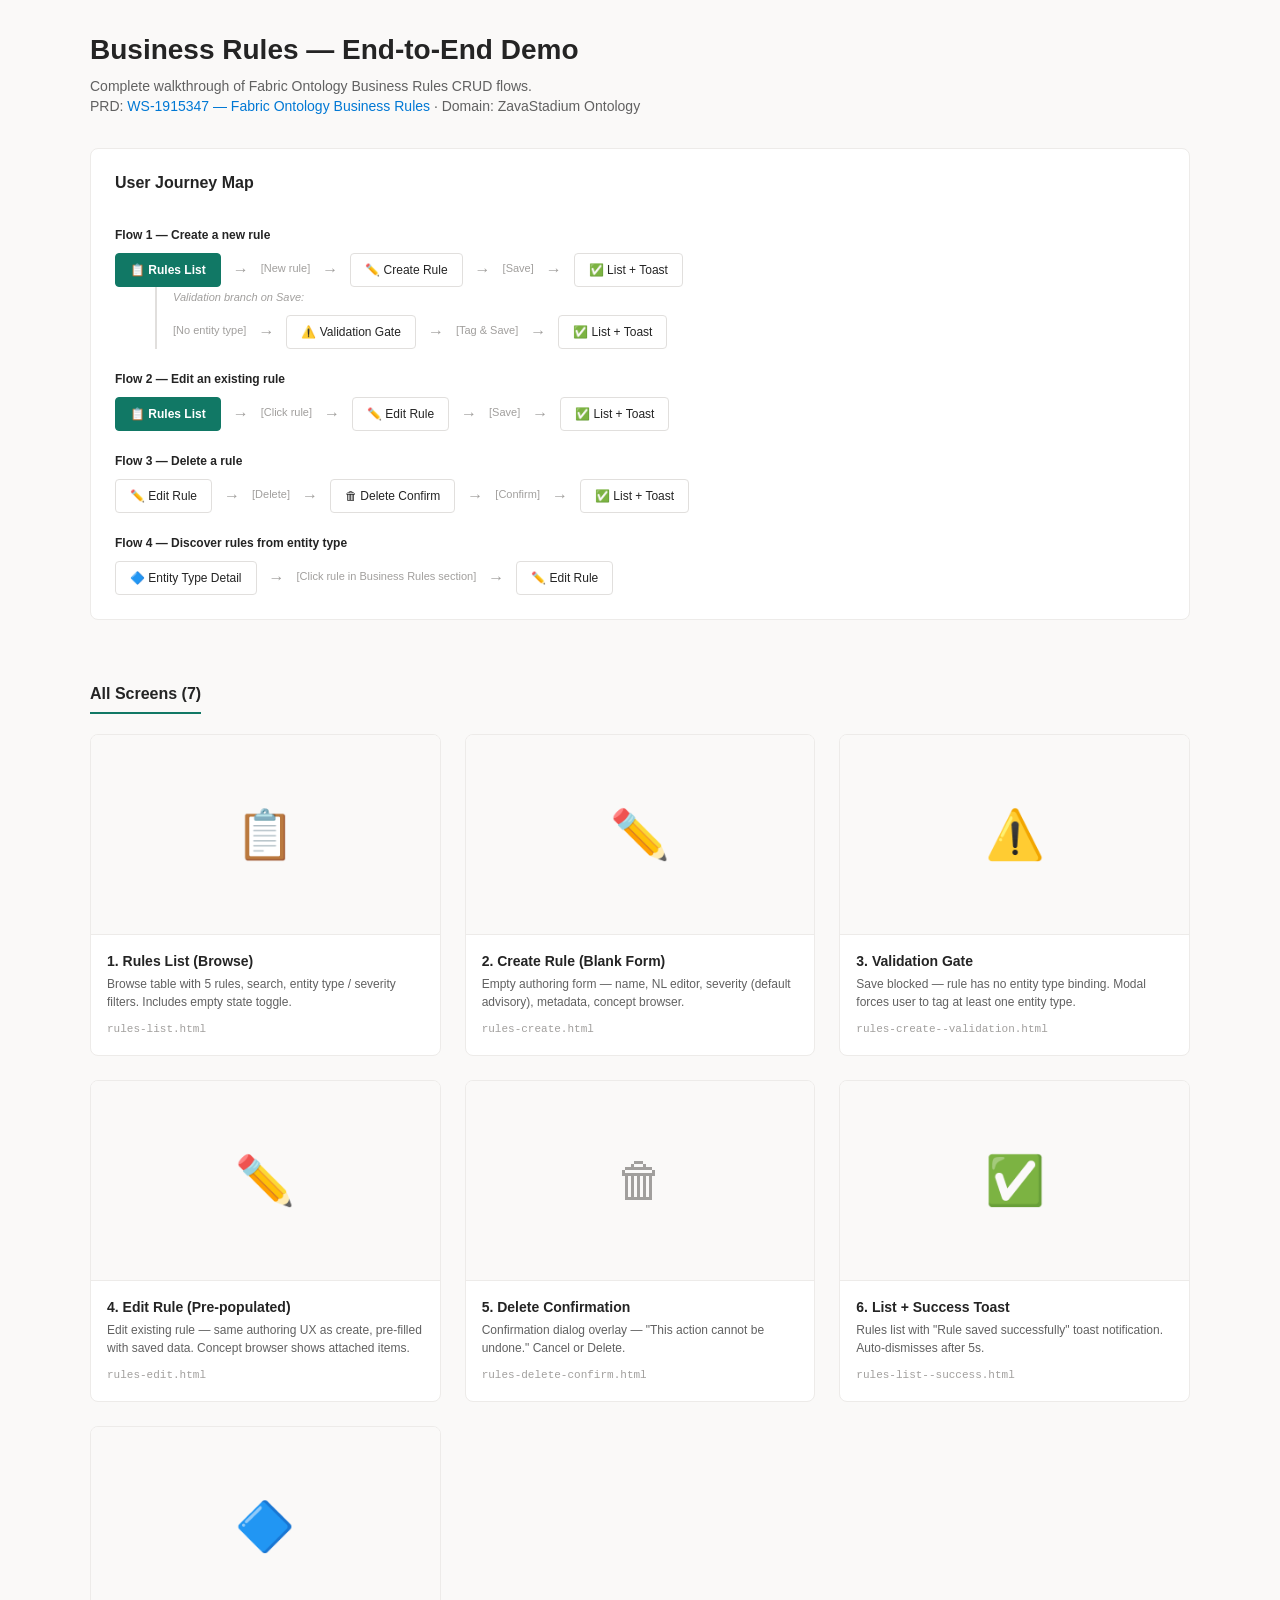
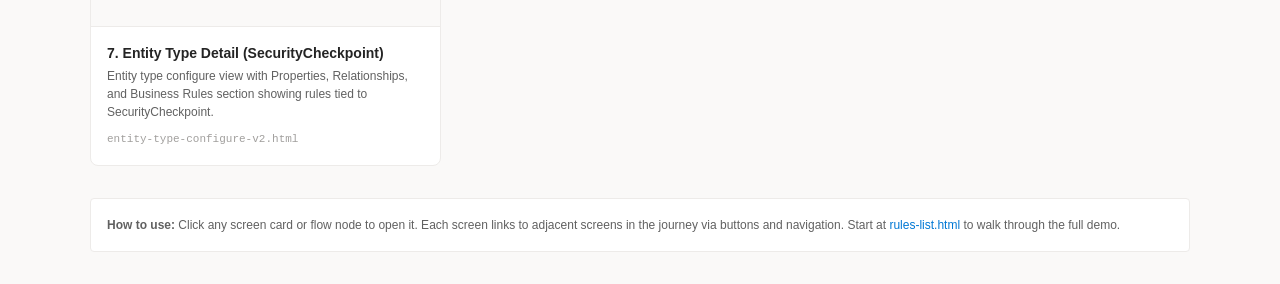
==== output-rules/mockups/index.html @ 4250bc9d "Checkpoint demo" ====
<!DOCTYPE html>
<html lang="en">
<head>
  <meta charset="UTF-8">
  <meta name="viewport" content="width=device-width, initial-scale=1.0">
  <title>Business Rules E2E Demo — ZavaStadium Ontology</title>
  <link rel="stylesheet" href="../base-styles.css">
  <style>
    body { background: var(--color-background); padding: var(--space-2xl); }
    .demo-container { max-width: 1100px; margin: 0 auto; }
    .demo-title { font-size: 28px; font-weight: 600; margin-bottom: var(--space-xs); }
    .demo-subtitle { font-size: var(--font-size-base); color: var(--color-text-secondary); margin-bottom: var(--space-2xl); }
    .demo-prd-link { color: var(--color-link); }

    /* Flow diagram */
    .flow-diagram { display: flex; flex-direction: column; gap: var(--space-lg); margin-bottom: var(--space-2xl); padding: var(--space-xl); background: var(--color-surface); border: 1px solid var(--color-border-subtle); border-radius: var(--radius-dialog); }
    .flow-title { font-size: var(--font-size-lg); font-weight: 600; margin-bottom: var(--space-sm); }
    .flow-row { display: flex; align-items: center; gap: var(--space-sm); flex-wrap: wrap; }
    .flow-node { display: inline-flex; align-items: center; padding: 6px 14px; border-radius: var(--radius-md); font-size: var(--font-size-sm); font-weight: 500; cursor: pointer; text-decoration: none; border: 1px solid var(--color-border); background: var(--color-surface); color: var(--color-text-primary); transition: all 0.15s ease; }
    .flow-node:hover { background: var(--color-primary); color: #fff; border-color: var(--color-primary); text-decoration: none; }
    .flow-node.entry { background: var(--color-primary); color: #fff; border-color: var(--color-primary); font-weight: 600; }
    .flow-arrow { color: var(--color-text-muted); font-size: 16px; flex-shrink: 0; }
    .flow-label { font-size: var(--font-size-xs); color: var(--color-text-muted); position: relative; top: -2px; }
    .flow-branch { display: flex; flex-direction: column; gap: var(--space-xs); margin-left: 40px; padding-left: var(--space-md); border-left: 2px solid var(--color-border); }
    .flow-branch-label { font-size: var(--font-size-xs); color: var(--color-text-muted); font-style: italic; }

    /* Screen cards */
    .screen-grid { display: grid; grid-template-columns: repeat(auto-fill, minmax(320px, 1fr)); gap: var(--space-xl); }
    .screen-card { background: var(--color-surface); border: 1px solid var(--color-border-subtle); border-radius: var(--radius-dialog); overflow: hidden; transition: box-shadow 0.15s ease, transform 0.15s ease; }
    .screen-card:hover { box-shadow: 0 4px 16px rgba(0,0,0,0.12); transform: translateY(-2px); }
    .screen-card a { text-decoration: none; color: inherit; }
    .screen-thumb { width: 100%; height: 200px; background: var(--color-background); display: flex; align-items: center; justify-content: center; overflow: hidden; border-bottom: 1px solid var(--color-border-subtle); }
    .screen-thumb img { width: 100%; height: 100%; object-fit: cover; object-position: top left; }
    .screen-thumb-placeholder { font-size: 48px; color: var(--color-text-muted); }
    .screen-info { padding: var(--space-md); }
    .screen-name { font-size: var(--font-size-base); font-weight: 600; margin-bottom: var(--space-xxs); }
    .screen-desc { font-size: var(--font-size-sm); color: var(--color-text-secondary); line-height: 18px; }
    .screen-file { font-size: var(--font-size-xs); color: var(--color-text-muted); margin-top: var(--space-xs); font-family: 'Consolas', 'Courier New', monospace; }

    .section-divider { font-size: var(--font-size-lg); font-weight: 600; margin: var(--space-2xl) 0 var(--space-lg) 0; padding-bottom: var(--space-xs); border-bottom: 2px solid var(--color-primary); display: inline-block; }
  </style>
</head>
<body>
  <div class="demo-container">
    <h1 class="demo-title">Business Rules — End-to-End Demo</h1>
    <p class="demo-subtitle">
      Complete walkthrough of Fabric Ontology Business Rules CRUD flows.
      <br>PRD: <span class="demo-prd-link">WS-1915347 — Fabric Ontology Business Rules</span>
      · Domain: ZavaStadium Ontology
    </p>

    <!-- Flow Diagram -->
    <div class="flow-diagram">
      <div class="flow-title">User Journey Map</div>

      <!-- Flow 1: Browse → Create → Save -->
      <div>
        <div style="font-size:var(--font-size-sm);font-weight:600;color:var(--color-text-primary);margin-bottom:var(--space-xs);">Flow 1 — Create a new rule</div>
        <div class="flow-row">
          <a class="flow-node entry" href="rules-list.html">📋 Rules List</a>
          <span class="flow-arrow">→</span>
          <span class="flow-label">[New rule]</span>
          <span class="flow-arrow">→</span>
          <a class="flow-node" href="rules-create.html">✏️ Create Rule</a>
          <span class="flow-arrow">→</span>
          <span class="flow-label">[Save]</span>
          <span class="flow-arrow">→</span>
          <a class="flow-node" href="rules-list--success.html">✅ List + Toast</a>
        </div>
        <div class="flow-branch">
          <span class="flow-branch-label">Validation branch on Save:</span>
          <div class="flow-row">
            <span class="flow-label">[No entity type]</span>
            <span class="flow-arrow">→</span>
            <a class="flow-node" href="rules-create--validation.html">⚠️ Validation Gate</a>
            <span class="flow-arrow">→</span>
            <span class="flow-label">[Tag & Save]</span>
            <span class="flow-arrow">→</span>
            <a class="flow-node" href="rules-list--success.html">✅ List + Toast</a>
          </div>
        </div>
      </div>

      <!-- Flow 2: Browse → Detail → Edit -->
      <div>
        <div style="font-size:var(--font-size-sm);font-weight:600;color:var(--color-text-primary);margin-bottom:var(--space-xs);">Flow 2 — Edit an existing rule</div>
        <div class="flow-row">
          <a class="flow-node entry" href="rules-list.html">📋 Rules List</a>
          <span class="flow-arrow">→</span>
          <span class="flow-label">[Click rule]</span>
          <span class="flow-arrow">→</span>
          <a class="flow-node" href="rules-edit.html">✏️ Edit Rule</a>
          <span class="flow-arrow">→</span>
          <span class="flow-label">[Save]</span>
          <span class="flow-arrow">→</span>
          <a class="flow-node" href="rules-list--success.html">✅ List + Toast</a>
        </div>
      </div>

      <!-- Flow 3: Detail → Delete -->
      <div>
        <div style="font-size:var(--font-size-sm);font-weight:600;color:var(--color-text-primary);margin-bottom:var(--space-xs);">Flow 3 — Delete a rule</div>
        <div class="flow-row">
          <a class="flow-node" href="rules-edit.html">✏️ Edit Rule</a>
          <span class="flow-arrow">→</span>
          <span class="flow-label">[Delete]</span>
          <span class="flow-arrow">→</span>
          <a class="flow-node" href="rules-delete-confirm.html">🗑 Delete Confirm</a>
          <span class="flow-arrow">→</span>
          <span class="flow-label">[Confirm]</span>
          <span class="flow-arrow">→</span>
          <a class="flow-node" href="rules-list--success.html?action=deleted">✅ List + Toast</a>
        </div>
      </div>

      <!-- Flow 4: Entity Type → Rules -->
      <div>
        <div style="font-size:var(--font-size-sm);font-weight:600;color:var(--color-text-primary);margin-bottom:var(--space-xs);">Flow 4 — Discover rules from entity type</div>
        <div class="flow-row">
          <a class="flow-node" href="../../output-entity-type-view/mockups/entity-type-configure-v2.html">🔷 Entity Type Detail</a>
          <span class="flow-arrow">→</span>
          <span class="flow-label">[Click rule in Business Rules section]</span>
          <span class="flow-arrow">→</span>
          <a class="flow-node" href="rules-edit.html">✏️ Edit Rule</a>
        </div>
      </div>
    </div>

    <!-- Screen inventory -->
    <div class="section-divider">All Screens (7)</div>

    <div class="screen-grid">
      <div class="screen-card">
        <a href="rules-list.html">
          <div class="screen-thumb"><div class="screen-thumb-placeholder">📋</div></div>
          <div class="screen-info">
            <div class="screen-name">1. Rules List (Browse)</div>
            <div class="screen-desc">Browse table with 5 rules, search, entity type / severity filters. Includes empty state toggle.</div>
            <div class="screen-file">rules-list.html</div>
          </div>
        </a>
      </div>
      <div class="screen-card">
        <a href="rules-create.html">
          <div class="screen-thumb"><div class="screen-thumb-placeholder">✏️</div></div>
          <div class="screen-info">
            <div class="screen-name">2. Create Rule (Blank Form)</div>
            <div class="screen-desc">Empty authoring form — name, NL editor, severity (default advisory), metadata, concept browser.</div>
            <div class="screen-file">rules-create.html</div>
          </div>
        </a>
      </div>
      <div class="screen-card">
        <a href="rules-create--validation.html">
          <div class="screen-thumb"><div class="screen-thumb-placeholder">⚠️</div></div>
          <div class="screen-info">
            <div class="screen-name">3. Validation Gate</div>
            <div class="screen-desc">Save blocked — rule has no entity type binding. Modal forces user to tag at least one entity type.</div>
            <div class="screen-file">rules-create--validation.html</div>
          </div>
        </a>
      </div>
      <div class="screen-card">
        <a href="rules-edit.html">
          <div class="screen-thumb"><div class="screen-thumb-placeholder">✏️</div></div>
          <div class="screen-info">
            <div class="screen-name">4. Edit Rule (Pre-populated)</div>
            <div class="screen-desc">Edit existing rule — same authoring UX as create, pre-filled with saved data. Concept browser shows attached items.</div>
            <div class="screen-file">rules-edit.html</div>
          </div>
        </a>
      </div>
      <div class="screen-card">
        <a href="rules-delete-confirm.html">
          <div class="screen-thumb"><div class="screen-thumb-placeholder">🗑</div></div>
          <div class="screen-info">
            <div class="screen-name">5. Delete Confirmation</div>
            <div class="screen-desc">Confirmation dialog overlay — "This action cannot be undone." Cancel or Delete.</div>
            <div class="screen-file">rules-delete-confirm.html</div>
          </div>
        </a>
      </div>
      <div class="screen-card">
        <a href="rules-list--success.html">
          <div class="screen-thumb"><div class="screen-thumb-placeholder">✅</div></div>
          <div class="screen-info">
            <div class="screen-name">6. List + Success Toast</div>
            <div class="screen-desc">Rules list with "Rule saved successfully" toast notification. Auto-dismisses after 5s.</div>
            <div class="screen-file">rules-list--success.html</div>
          </div>
        </a>
      </div>
      <div class="screen-card">
        <a href="../../output-entity-type-view/mockups/entity-type-configure-v2.html">
          <div class="screen-thumb"><div class="screen-thumb-placeholder">🔷</div></div>
          <div class="screen-info">
            <div class="screen-name">7. Entity Type Detail (SecurityCheckpoint)</div>
            <div class="screen-desc">Entity type configure view with Properties, Relationships, and Business Rules section showing rules tied to SecurityCheckpoint.</div>
            <div class="screen-file">entity-type-configure-v2.html</div>
          </div>
        </a>
      </div>
    </div>

    <div style="margin-top:var(--space-2xl);padding:var(--space-md);background:var(--color-surface);border:1px solid var(--color-border-subtle);border-radius:var(--radius-md);">
      <p style="font-size:var(--font-size-sm);color:var(--color-text-secondary);margin:0;">
        <strong>How to use:</strong> Click any screen card or flow node to open it. Each screen links to adjacent screens in the journey via buttons and navigation.
        Start at <a href="rules-list.html" style="color:var(--color-link);">rules-list.html</a> to walk through the full demo.
      </p>
    </div>
  </div>
</body>
</html>
---- output-rules/base-styles.css ----
/* ==========================================================================
   Base Styles — Microsoft Fabric Ontology Rules Editor
   Extracted from screenshot (estimated values)
   ========================================================================== */

/* --- CSS Custom Properties --- */
:root {
  /* Colors — Core */
  --color-header-bg: #1B1B1B;
  --color-header-text: #FFFFFF;
  --color-sidebar-bg: #FFFFFF;
  --color-background: #FAF9F8;
  --color-surface: #FFFFFF;
  --color-primary: #117865;
  --color-primary-hover: #0E6354;
  --color-link: #0078D4;
  --color-required: #D13438;

  /* Colors — Text */
  --color-text-primary: #242424;
  --color-text-secondary: #616161;
  --color-text-muted: #A19F9D;

  /* Colors — Borders */
  --color-border: #E1DFDD;
  --color-border-subtle: #EDEBE9;

  /* Colors — Entity semantic palette */
  --color-entity-1: #C43E1C;
  --color-entity-1-bg: #FDF6F4;
  --color-entity-2: #5B5FC7;
  --color-entity-2-bg: #F0F0FF;
  --color-entity-3: #0E7363;
  --color-entity-3-bg: #F0FAF8;

  /* Colors — Interactive states */
  --color-selected-row: #E6F5F2;
  --color-tag-bg: #F0F0F0;
  --color-hover-bg: #F5F5F5;

  /* Colors — Severity */
  --color-severity-blocking: #D13438;
  --color-severity-blocking-bg: #FDE7E7;
  --color-severity-advisory: #C48700;
  --color-severity-advisory-bg: #FFF4CE;

  /* Colors — State */
  --color-state-verified: #117865;
  --color-state-verified-bg: #E6F5F2;

  /* Colors — Explorer panel */
  --color-explorer-selected: #EBF3FC;

  /* Typography */
  --font-family: 'Segoe UI', -apple-system, BlinkMacSystemFont, sans-serif;
  --font-size-xs: 11px;
  --font-size-sm: 12px;
  --font-size-base: 14px;
  --font-size-lg: 16px;
  --font-size-xl: 20px;

  /* Spacing */
  --space-xxs: 4px;
  --space-xs: 8px;
  --space-sm: 12px;
  --space-md: 16px;
  --space-lg: 20px;
  --space-xl: 24px;
  --space-2xl: 32px;
  --space-3xl: 48px;

  /* Border radius */
  --radius-sm: 2px;
  --radius-md: 4px;
  --radius-pill: 16px;
  --radius-dialog: 8px;

  /* Shadows */
  --shadow-card: 0 1px 4px rgba(0, 0, 0, 0.06);
  --shadow-popup: 0 2px 8px rgba(0, 0, 0, 0.12);

  /* Layout */
  --sidebar-width: 48px;
  --header-height: 48px;
  --explorer-width: 200px;
}

/* --- Reset --- */
*,
*::before,
*::after {
  box-sizing: border-box;
  margin: 0;
  padding: 0;
}

/* --- Base Typography --- */
html {
  font-size: var(--font-size-base);
  -webkit-font-smoothing: antialiased;
  -moz-osx-font-smoothing: grayscale;
}

body {
  font-family: var(--font-family);
  font-size: var(--font-size-base);
  font-weight: 400;
  line-height: 20px;
  color: var(--color-text-primary);
  background: var(--color-background);
}

h1, h2, h3, h4, h5, h6 {
  font-family: var(--font-family);
  color: var(--color-text-primary);
}

h1 { font-size: 28px; font-weight: 600; line-height: 36px; }
h2 { font-size: var(--font-size-xl); font-weight: 600; line-height: 28px; }
h3 { font-size: var(--font-size-lg); font-weight: 600; line-height: 22px; }
h4 { font-size: var(--font-size-base); font-weight: 600; line-height: 20px; }

a {
  color: var(--color-link);
  text-decoration: none;
}
a:hover {
  text-decoration: underline;
}

.text-secondary { color: var(--color-text-secondary); }
.text-muted { color: var(--color-text-muted); }
.text-sm { font-size: var(--font-size-sm); line-height: 16px; }

.required::after {
  content: ' *';
  color: var(--color-required);
}

/* --- Layout Shell --- */
.shell {
  display: grid;
  grid-template-columns: var(--sidebar-width) 1fr;
  grid-template-rows: var(--header-height) 1fr;
  min-height: 100vh;
}

/* Header */
.header {
  grid-column: 1 / -1;
  background: var(--color-header-bg);
  color: var(--color-header-text);
  display: flex;
  align-items: center;
  padding: 0 var(--space-md);
  gap: var(--space-md);
  height: var(--header-height);
  z-index: 100;
}

.header-brand {
  font-size: var(--font-size-lg);
  font-weight: 600;
  color: var(--color-header-text);
}

.header-workspace {
  display: inline-flex;
  align-items: center;
  gap: var(--space-xs);
  background: var(--color-primary);
  color: #FFFFFF;
  padding: 2px 8px 2px 10px;
  border-radius: var(--radius-md);
  font-size: var(--font-size-sm);
  font-weight: 400;
}

.header-workspace .close-btn {
  background: none;
  border: none;
  color: #FFFFFF;
  cursor: pointer;
  font-size: var(--font-size-xs);
  padding: 2px;
}

.header-tenant {
  display: flex;
  align-items: center;
  gap: var(--space-xs);
  color: var(--color-header-text);
  font-size: var(--font-size-sm);
  margin-left: auto;
}

.header-search {
  display: flex;
  align-items: center;
  background: rgba(255, 255, 255, 0.1);
  border: 1px solid rgba(255, 255, 255, 0.2);
  border-radius: var(--radius-md);
  padding: 0 var(--space-sm);
  height: 32px;
  width: 280px;
  color: rgba(255, 255, 255, 0.7);
  font-size: var(--font-size-sm);
}

/* Sidebar */
.sidebar {
  background: var(--color-sidebar-bg);
  border-right: 1px solid var(--color-border-subtle);
  display: flex;
  flex-direction: column;
  align-items: center;
  padding-top: var(--space-xs);
  width: var(--sidebar-width);
  overflow-y: auto;
}

.sidebar-item {
  width: 40px;
  height: 40px;
  display: flex;
  flex-direction: column;
  align-items: center;
  justify-content: center;
  border-radius: var(--radius-md);
  color: var(--color-text-secondary);
  cursor: pointer;
  text-decoration: none;
  font-size: 9px;
  gap: 2px;
  margin-bottom: 2px;
}

.sidebar-item:hover {
  background: var(--color-hover-bg);
  color: var(--color-text-primary);
  text-decoration: none;
}

.sidebar-item.active {
  background: var(--color-tag-bg);
  color: var(--color-text-primary);
}

.sidebar-item svg,
.sidebar-item .icon {
  width: 20px;
  height: 20px;
}

/* Main content area */
.main {
  background: var(--color-background);
  padding: var(--space-xl) var(--space-2xl);
  overflow-y: auto;
}

.content {
  max-width: 1200px;
}

/* --- Breadcrumb --- */
.breadcrumb {
  display: flex;
  align-items: center;
  gap: var(--space-xs);
  font-size: var(--font-size-base);
  margin-bottom: var(--space-xl);
}

.breadcrumb-link {
  color: var(--color-text-primary);
  text-decoration: none;
  cursor: pointer;
}

.breadcrumb-link:hover {
  text-decoration: underline;
}

.breadcrumb-separator {
  color: var(--color-text-muted);
}

.breadcrumb-current {
  font-weight: 600;
  color: var(--color-text-primary);
}

.breadcrumb-back {
  display: inline-flex;
  align-items: center;
  gap: var(--space-xxs);
  cursor: pointer;
}

/* --- Form Sections --- */
.form-section {
  background: var(--color-surface);
  border: 1px solid var(--color-border-subtle);
  border-radius: var(--radius-md);
  padding: var(--space-lg) var(--space-xl);
  margin-bottom: var(--space-xl);
}

.form-label {
  font-size: var(--font-size-base);
  font-weight: 600;
  color: var(--color-text-primary);
  margin-bottom: var(--space-xxs);
}

.form-description {
  font-size: var(--font-size-sm);
  color: var(--color-text-secondary);
  margin-bottom: var(--space-sm);
}

/* --- Buttons --- */
.btn {
  display: inline-flex;
  align-items: center;
  justify-content: center;
  gap: var(--space-xs);
  font-family: var(--font-family);
  font-size: var(--font-size-base);
  font-weight: 600;
  border-radius: var(--radius-md);
  cursor: pointer;
  padding: 6px 20px;
  border: none;
  transition: background 0.1s ease;
}

.btn-primary {
  background: var(--color-primary);
  color: #FFFFFF;
}
.btn-primary:hover {
  background: var(--color-primary-hover);
}

.btn-secondary {
  background: var(--color-surface);
  color: var(--color-text-primary);
  border: 1px solid var(--color-border);
}
.btn-secondary:hover {
  background: var(--color-hover-bg);
}

.btn-subtle {
  background: transparent;
  color: var(--color-text-secondary);
  border: 1px solid var(--color-border);
  font-weight: 400;
  font-size: var(--font-size-sm);
  padding: 4px 12px;
}
.btn-subtle:hover {
  background: var(--color-hover-bg);
  color: var(--color-text-primary);
}

/* --- Form Inputs --- */
.input {
  width: 100%;
  height: 32px;
  padding: 0 var(--space-sm);
  border: 1px solid var(--color-border);
  border-radius: var(--radius-md);
  font-family: var(--font-family);
  font-size: var(--font-size-base);
  color: var(--color-text-primary);
  background: var(--color-surface);
  outline: none;
  transition: border 0.1s ease;
}
.input:focus {
  border-color: var(--color-border);
  border-bottom: 2px solid var(--color-primary);
}
.input::placeholder {
  color: var(--color-text-muted);
}

textarea.input {
  height: auto;
  min-height: 80px;
  padding: var(--space-xs) var(--space-sm);
  resize: vertical;
}

/* --- Radio Buttons --- */
.radio-group {
  display: flex;
  gap: var(--space-xl);
  align-items: center;
}

.radio-label {
  display: inline-flex;
  align-items: center;
  gap: var(--space-xs);
  font-size: var(--font-size-base);
  color: var(--color-text-primary);
  cursor: pointer;
}

.radio-input {
  appearance: none;
  width: 16px;
  height: 16px;
  border: 1px solid var(--color-text-secondary);
  border-radius: 50%;
  background: var(--color-surface);
  cursor: pointer;
  position: relative;
}
.radio-input:checked {
  border-color: var(--color-primary);
}
.radio-input:checked::after {
  content: '';
  position: absolute;
  top: 3px;
  left: 3px;
  width: 8px;
  height: 8px;
  border-radius: 50%;
  background: var(--color-primary);
}

/* --- Chips (Entity Tags) --- */
.chip {
  display: inline-flex;
  align-items: center;
  gap: var(--space-xxs);
  padding: 2px 8px 2px 10px;
  border-radius: var(--radius-pill);
  font-size: var(--font-size-sm);
  font-weight: 400;
  line-height: 16px;
}

.chip-close {
  background: none;
  border: none;
  cursor: pointer;
  font-size: 10px;
  padding: 2px;
  color: inherit;
  opacity: 0.7;
}
.chip-close:hover { opacity: 1; }

.chip-entity-1 { background: var(--color-entity-1-bg); color: var(--color-entity-1); }
.chip-entity-2 { background: var(--color-entity-2-bg); color: var(--color-entity-2); }
.chip-entity-3 { background: var(--color-entity-3-bg); color: var(--color-entity-3); }

.chip-group {
  display: flex;
  flex-wrap: wrap;
  gap: var(--space-xs);
  align-items: center;
}

/* --- Inline Entity Highlights (in rule definition text) --- */
.entity-highlight {
  font-weight: 600;
  padding: 1px 2px;
  border-radius: var(--radius-sm);
}
.entity-highlight-1 { color: var(--color-entity-1); }
.entity-highlight-2 { color: var(--color-entity-2); }
.entity-highlight-3 { color: var(--color-entity-3); }

.entity-underline {
  text-decoration: underline;
  text-decoration-style: solid;
  text-underline-offset: 2px;
}

/* --- Metadata Tags --- */
.tag {
  display: inline-flex;
  align-items: center;
  padding: 4px 10px;
  background: var(--color-tag-bg);
  border-radius: var(--radius-md);
  font-size: var(--font-size-sm);
  color: var(--color-text-primary);
}

.tag-group {
  display: flex;
  flex-wrap: wrap;
  gap: var(--space-xs);
  align-items: center;
}

.tag-add {
  width: 24px;
  height: 24px;
  display: inline-flex;
  align-items: center;
  justify-content: center;
  background: var(--color-tag-bg);
  border: none;
  border-radius: var(--radius-md);
  cursor: pointer;
  font-size: var(--font-size-base);
  color: var(--color-text-secondary);
}
.tag-add:hover {
  background: var(--color-border);
}

/* --- Tag Entity Type Dialog (validation gate) --- */
.dialog-overlay {
  position: fixed;
  inset: 0;
  background: rgba(0, 0, 0, 0.4);
  display: flex;
  align-items: center;
  justify-content: center;
  z-index: 999;
}

.dialog {
  width: 440px;
  background: var(--color-surface);
  border-radius: var(--radius-dialog);
  box-shadow: 0 4px 24px rgba(0, 0, 0, 0.18);
  padding: var(--space-xl);
  z-index: 1000;
}

.dialog-header {
  display: flex;
  justify-content: space-between;
  align-items: flex-start;
  margin-bottom: var(--space-sm);
}

.dialog-title {
  font-size: var(--font-size-lg);
  font-weight: 600;
  color: var(--color-text-primary);
  line-height: 22px;
}

.dialog-close {
  background: none;
  border: none;
  font-size: var(--font-size-lg);
  color: var(--color-text-secondary);
  cursor: pointer;
  padding: var(--space-xxs);
  line-height: 1;
}
.dialog-close:hover {
  color: var(--color-text-primary);
}

.dialog-description {
  font-size: var(--font-size-base);
  color: var(--color-text-secondary);
  line-height: 20px;
  margin-bottom: var(--space-md);
}

.dialog-instruction {
  font-size: var(--font-size-base);
  color: var(--color-text-primary);
  line-height: 20px;
  margin-bottom: var(--space-sm);
}

/* Search area with inline chips */
.dialog-search-area {
  display: flex;
  flex-wrap: wrap;
  align-items: center;
  gap: var(--space-xs);
  padding-bottom: var(--space-xs);
  border-bottom: 1px solid var(--color-border);
  margin-bottom: var(--space-md);
}

.chip-selected {
  display: inline-flex;
  align-items: center;
  gap: var(--space-xxs);
  padding: 2px 8px 2px 6px;
  border-radius: var(--radius-md);
  background: var(--color-primary);
  color: #FFFFFF;
  font-size: var(--font-size-sm);
  font-weight: 400;
  white-space: nowrap;
}

.chip-selected .prefix {
  opacity: 0.8;
  font-size: var(--font-size-xs);
}

.chip-selected .chip-close {
  color: #FFFFFF;
}

.dialog-search-input {
  flex: 1;
  min-width: 120px;
  border: none;
  outline: none;
  font-family: var(--font-family);
  font-size: var(--font-size-base);
  color: var(--color-text-primary);
  background: transparent;
  padding: var(--space-xxs) 0;
}
.dialog-search-input::placeholder {
  color: var(--color-text-muted);
}

/* Checkbox entity list */
.dialog-entity-list {
  max-height: 220px;
  overflow-y: auto;
}

.dialog-entity-row {
  display: flex;
  align-items: center;
  gap: var(--space-sm);
  padding: var(--space-xs) 0;
  border-bottom: 1px solid var(--color-border-subtle);
  cursor: pointer;
}
.dialog-entity-row:last-child {
  border-bottom: none;
}
.dialog-entity-row:hover {
  background: var(--color-hover-bg);
}

.checkbox {
  appearance: none;
  width: 16px;
  height: 16px;
  border: 1px solid var(--color-text-secondary);
  border-radius: var(--radius-sm);
  background: var(--color-surface);
  cursor: pointer;
  flex-shrink: 0;
  position: relative;
}
.checkbox:checked {
  background: var(--color-primary);
  border-color: var(--color-primary);
}
.checkbox:checked::after {
  content: '✓';
  position: absolute;
  top: -1px;
  left: 2px;
  font-size: 12px;
  color: #FFFFFF;
  font-weight: 700;
}

.dialog-entity-name {
  flex: 1;
  font-size: var(--font-size-base);
  color: var(--color-text-primary);
}

.dialog-entity-meta {
  font-size: var(--font-size-base);
  color: var(--color-text-muted);
  white-space: nowrap;
}

/* Status bar */
.dialog-status {
  font-size: var(--font-size-sm);
  color: var(--color-text-secondary);
  padding: var(--space-sm) 0;
  border-top: 1px solid var(--color-border-subtle);
}

/* Footer buttons */
.dialog-footer {
  display: flex;
  justify-content: flex-end;
  gap: var(--space-xs);
  padding-top: var(--space-md);
}

.btn-dark {
  background: var(--color-text-primary);
  color: #FFFFFF;
}
.btn-dark:hover {
  background: #1a1a1a;
}

/* --- Entity Browser Popup --- */
.entity-browser {
  display: flex;
  border: 1px solid var(--color-border);
  border-radius: var(--radius-dialog);
  box-shadow: var(--shadow-popup);
  background: var(--color-surface);
  overflow: hidden;
  font-size: var(--font-size-sm);
}

.entity-browser-panel {
  width: 240px;
  padding: var(--space-xs) 0;
}

.entity-browser-panel + .entity-browser-panel {
  border-left: 1px solid var(--color-border-subtle);
}

.entity-browser-header {
  padding: var(--space-xs) var(--space-sm);
  font-size: var(--font-size-sm);
  color: var(--color-text-secondary);
  font-weight: 400;
}

.entity-browser-row {
  display: flex;
  align-items: center;
  gap: var(--space-xs);
  padding: var(--space-xs) var(--space-sm);
  cursor: pointer;
}
.entity-browser-row:hover {
  background: var(--color-hover-bg);
}
.entity-browser-row.selected {
  background: var(--color-selected-row);
}

.entity-browser-row .name {
  flex: 1;
  color: var(--color-text-primary);
}

.entity-browser-row .meta {
  color: var(--color-text-muted);
  font-size: var(--font-size-sm);
}

/* Badges */
.badge {
  width: 20px;
  height: 20px;
  border-radius: 50%;
  font-size: var(--font-size-xs);
  font-weight: 600;
  display: inline-flex;
  align-items: center;
  justify-content: center;
  flex-shrink: 0;
}

.badge-entity {
  background: var(--color-entity-3-bg);
  color: var(--color-entity-3);
}

.badge-property {
  background: var(--color-entity-2-bg);
  color: var(--color-entity-2);
}

/* --- Utility Classes --- */
.flex { display: flex; }
.flex-col { flex-direction: column; }
.flex-wrap { flex-wrap: wrap; }
.items-center { align-items: center; }
.justify-between { justify-content: space-between; }
.gap-xxs { gap: var(--space-xxs); }
.gap-xs { gap: var(--space-xs); }
.gap-sm { gap: var(--space-sm); }
.gap-md { gap: var(--space-md); }
.gap-lg { gap: var(--space-lg); }
.gap-xl { gap: var(--space-xl); }
.mt-xs { margin-top: var(--space-xs); }
.mt-sm { margin-top: var(--space-sm); }
.mt-md { margin-top: var(--space-md); }
.mt-lg { margin-top: var(--space-lg); }
.mt-xl { margin-top: var(--space-xl); }
.mb-xs { margin-bottom: var(--space-xs); }
.mb-sm { margin-bottom: var(--space-sm); }
.mb-md { margin-bottom: var(--space-md); }
.mb-xl { margin-bottom: var(--space-xl); }
.p-sm { padding: var(--space-sm); }
.p-md { padding: var(--space-md); }
.p-lg { padding: var(--space-lg); }
.p-xl { padding: var(--space-xl); }
.w-full { width: 100%; }
.hidden { display: none; }

/* ==========================================================================
   Rules List View — Components
   Extracted from screenshots (estimated values)
   ========================================================================== */

/* --- Explorer Panel --- */
.explorer {
  width: var(--explorer-width);
  background: var(--color-surface);
  border-right: 1px solid var(--color-border-subtle);
  overflow-y: auto;
  flex-shrink: 0;
  font-size: var(--font-size-base);
}

.explorer-header {
  display: flex;
  align-items: center;
  justify-content: space-between;
  padding: var(--space-xs) var(--space-sm);
  font-weight: 600;
  color: var(--color-text-primary);
}

.explorer-header .panel-toggle {
  background: none;
  border: none;
  cursor: pointer;
  color: var(--color-text-secondary);
  font-size: var(--font-size-base);
  padding: 2px;
}

.explorer-section {
  margin-bottom: var(--space-xxs);
}

.explorer-section-header {
  display: flex;
  align-items: center;
  gap: var(--space-xxs);
  padding: var(--space-xxs) var(--space-sm);
  font-size: var(--font-size-base);
  font-weight: 400;
  color: var(--color-text-primary);
  cursor: pointer;
  user-select: none;
}
.explorer-section-header:hover {
  background: var(--color-hover-bg);
}

.explorer-section-header .chevron {
  font-size: 10px;
  color: var(--color-text-muted);
  width: 16px;
  text-align: center;
  flex-shrink: 0;
}

.explorer-item {
  display: block;
  padding: var(--space-xxs) var(--space-sm) var(--space-xxs) 28px;
  font-size: var(--font-size-base);
  color: var(--color-text-primary);
  cursor: pointer;
  text-decoration: none;
  white-space: nowrap;
  overflow: hidden;
  text-overflow: ellipsis;
}
.explorer-item:hover {
  background: var(--color-hover-bg);
  text-decoration: none;
}
.explorer-item.selected {
  background: var(--color-explorer-selected);
  font-weight: 600;
}

.explorer-toolbar {
  display: flex;
  align-items: center;
  gap: var(--space-xs);
  padding: var(--space-xxs) var(--space-sm) var(--space-xxs) 28px;
}

.explorer-toolbar .icon-btn {
  background: none;
  border: none;
  cursor: pointer;
  color: var(--color-text-secondary);
  font-size: var(--font-size-base);
  padding: 2px;
}
.explorer-toolbar .icon-btn:hover {
  color: var(--color-text-primary);
}

/* --- Toolbar (Search + Filters + Action) --- */
.toolbar {
  display: flex;
  align-items: center;
  gap: var(--space-sm);
  padding: var(--space-sm) 0;
  flex-wrap: wrap;
}

.toolbar-search {
  display: flex;
  align-items: center;
  gap: var(--space-xs);
  width: 240px;
  height: 32px;
  padding: 0 var(--space-sm);
  border: 1px solid var(--color-border);
  border-radius: var(--radius-md);
  background: var(--color-surface);
  font-size: var(--font-size-base);
  color: var(--color-text-primary);
}
.toolbar-search .search-icon {
  color: var(--color-text-muted);
  font-size: var(--font-size-base);
  flex-shrink: 0;
}
.toolbar-search input {
  border: none;
  outline: none;
  background: transparent;
  font-family: var(--font-family);
  font-size: var(--font-size-base);
  color: var(--color-text-primary);
  width: 100%;
}
.toolbar-search input::placeholder {
  color: var(--color-text-muted);
}

.toolbar-actions {
  margin-left: auto;
}

/* --- Filter Pills --- */
.filter-pill {
  display: inline-flex;
  align-items: center;
  gap: var(--space-xxs);
  padding: var(--space-xxs) var(--space-sm);
  border: 1px solid var(--color-border);
  border-radius: var(--radius-md);
  background: var(--color-surface);
  font-family: var(--font-family);
  font-size: var(--font-size-base);
  font-weight: 400;
  color: var(--color-text-primary);
  cursor: pointer;
  position: relative;
  user-select: none;
}
.filter-pill:hover {
  background: var(--color-hover-bg);
}
.filter-pill.active {
  background: var(--color-primary);
  color: #FFFFFF;
  border-color: var(--color-primary);
}
.filter-pill .arrow {
  font-size: 10px;
  opacity: 0.7;
}

/* --- Filter Dropdown --- */
.filter-dropdown {
  position: absolute;
  top: calc(100% + 4px);
  left: 0;
  min-width: 200px;
  background: var(--color-surface);
  border: 1px solid var(--color-border);
  border-radius: var(--radius-dialog);
  box-shadow: var(--shadow-popup);
  padding: var(--space-xs) 0;
  z-index: 200;
}

.filter-dropdown-clear {
  display: block;
  padding: var(--space-xs) var(--space-md);
  font-size: var(--font-size-base);
  color: var(--color-text-primary);
  cursor: pointer;
  border-bottom: 1px solid var(--color-border-subtle);
}
.filter-dropdown-clear:hover {
  background: var(--color-hover-bg);
}

.filter-dropdown-item {
  display: flex;
  align-items: center;
  gap: var(--space-sm);
  padding: 6px var(--space-md);
  cursor: pointer;
  font-size: var(--font-size-base);
  color: var(--color-text-primary);
}
.filter-dropdown-item:hover {
  background: var(--color-hover-bg);
}

/* --- Data Table --- */
.data-table {
  width: 100%;
  border-collapse: collapse;
  font-size: var(--font-size-base);
}

.data-table thead {
  border-bottom: 1px solid var(--color-border-subtle);
}

.data-table th {
  padding: var(--space-xs) var(--space-sm);
  font-weight: 600;
  font-size: var(--font-size-sm);
  color: var(--color-text-secondary);
  text-align: left;
  white-space: nowrap;
  user-select: none;
}

.data-table th .sort-arrow {
  font-size: 10px;
  margin-left: 2px;
  color: var(--color-text-muted);
}
.data-table th .sort-arrow.active {
  color: var(--color-text-primary);
}

.data-table tbody tr {
  border-bottom: 1px solid var(--color-border-subtle);
}
.data-table tbody tr:hover {
  background: var(--color-hover-bg);
}

.data-table td {
  padding: 10px var(--space-sm);
  vertical-align: middle;
}

.data-table .col-rule-name {
  font-size: var(--font-size-base);
  color: var(--color-text-primary);
}

.data-table .col-entity-types .chip-group {
  gap: var(--space-xxs);
}

/* Smaller chips for table context */
.chip-sm {
  padding: 1px 6px 1px 8px;
  font-size: var(--font-size-xs);
  border-radius: var(--radius-pill);
}

/* --- Severity Badges --- */
.severity-badge {
  display: inline-flex;
  align-items: center;
  gap: 6px;
  padding: 2px 10px;
  border-radius: var(--radius-pill);
  font-size: var(--font-size-sm);
  font-weight: 600;
  white-space: nowrap;
}

.severity-badge.blocking {
  background: var(--color-severity-blocking-bg);
  color: var(--color-severity-blocking);
}
.severity-badge.blocking .severity-icon::before {
  content: '●';
}

.severity-badge.advisory {
  background: transparent;
  color: var(--color-text-secondary);
  font-weight: 400;
}
.severity-badge.advisory .severity-icon {
  color: var(--color-severity-advisory);
}
.severity-badge.advisory .severity-icon::before {
  content: '⚠';
}

/* --- State Badges --- */
.state-badge {
  display: inline-flex;
  align-items: center;
  gap: var(--space-xxs);
  font-size: var(--font-size-sm);
  white-space: nowrap;
}

.state-badge.verified {
  color: var(--color-state-verified);
}
.state-badge.verified .state-icon::before {
  content: '✓';
  font-weight: 700;
}

.state-badge.intent {
  color: var(--color-text-secondary);
}

/* --- Row Actions (three-dot menu) --- */
.row-actions {
  width: 28px;
  height: 28px;
  display: inline-flex;
  align-items: center;
  justify-content: center;
  border-radius: var(--radius-md);
  cursor: pointer;
  color: var(--color-text-secondary);
  font-size: var(--font-size-lg);
  background: none;
  border: none;
}
.row-actions:hover {
  background: var(--color-tag-bg);
  color: var(--color-text-primary);
}

/* --- Empty State --- */
.empty-state {
  display: flex;
  flex-direction: column;
  align-items: center;
  justify-content: center;
  padding: 80px var(--space-xl);
  text-align: center;
}

.empty-state-illustration {
  width: 120px;
  height: 120px;
  margin-bottom: var(--space-md);
  opacity: 0.6;
}

/* Placeholder SVG illustration for empty state */
.empty-state-illustration svg {
  width: 100%;
  height: 100%;
}

.empty-state-heading {
  font-size: var(--font-size-lg);
  font-weight: 600;
  color: var(--color-text-primary);
  margin-bottom: var(--space-md);
}

.empty-state-description {
  font-size: var(--font-size-base);
  color: var(--color-text-secondary);
  margin-bottom: var(--space-lg);
  max-width: 360px;
}

/* --- Pagination --- */
.pagination {
  display: flex;
  align-items: center;
  justify-content: space-between;
  padding: var(--space-sm) 0;
  font-size: var(--font-size-sm);
  color: var(--color-text-secondary);
  border-top: 1px solid var(--color-border-subtle);
  margin-top: var(--space-md);
}

.pagination-info {
  color: var(--color-text-secondary);
}

.pagination-controls {
  display: flex;
  align-items: center;
  gap: var(--space-xs);
  color: var(--color-text-secondary);
}

.pagination-controls select {
  border: 1px solid var(--color-border);
  border-radius: var(--radius-md);
  padding: 2px var(--space-xs);
  font-family: var(--font-family);
  font-size: var(--font-size-sm);
  color: var(--color-text-primary);
  background: var(--color-surface);
}

/* --- Page Title (for list views) --- */
.page-title {
  font-size: var(--font-size-xl);
  font-weight: 600;
  color: var(--color-text-primary);
  margin-bottom: var(--space-md);
}
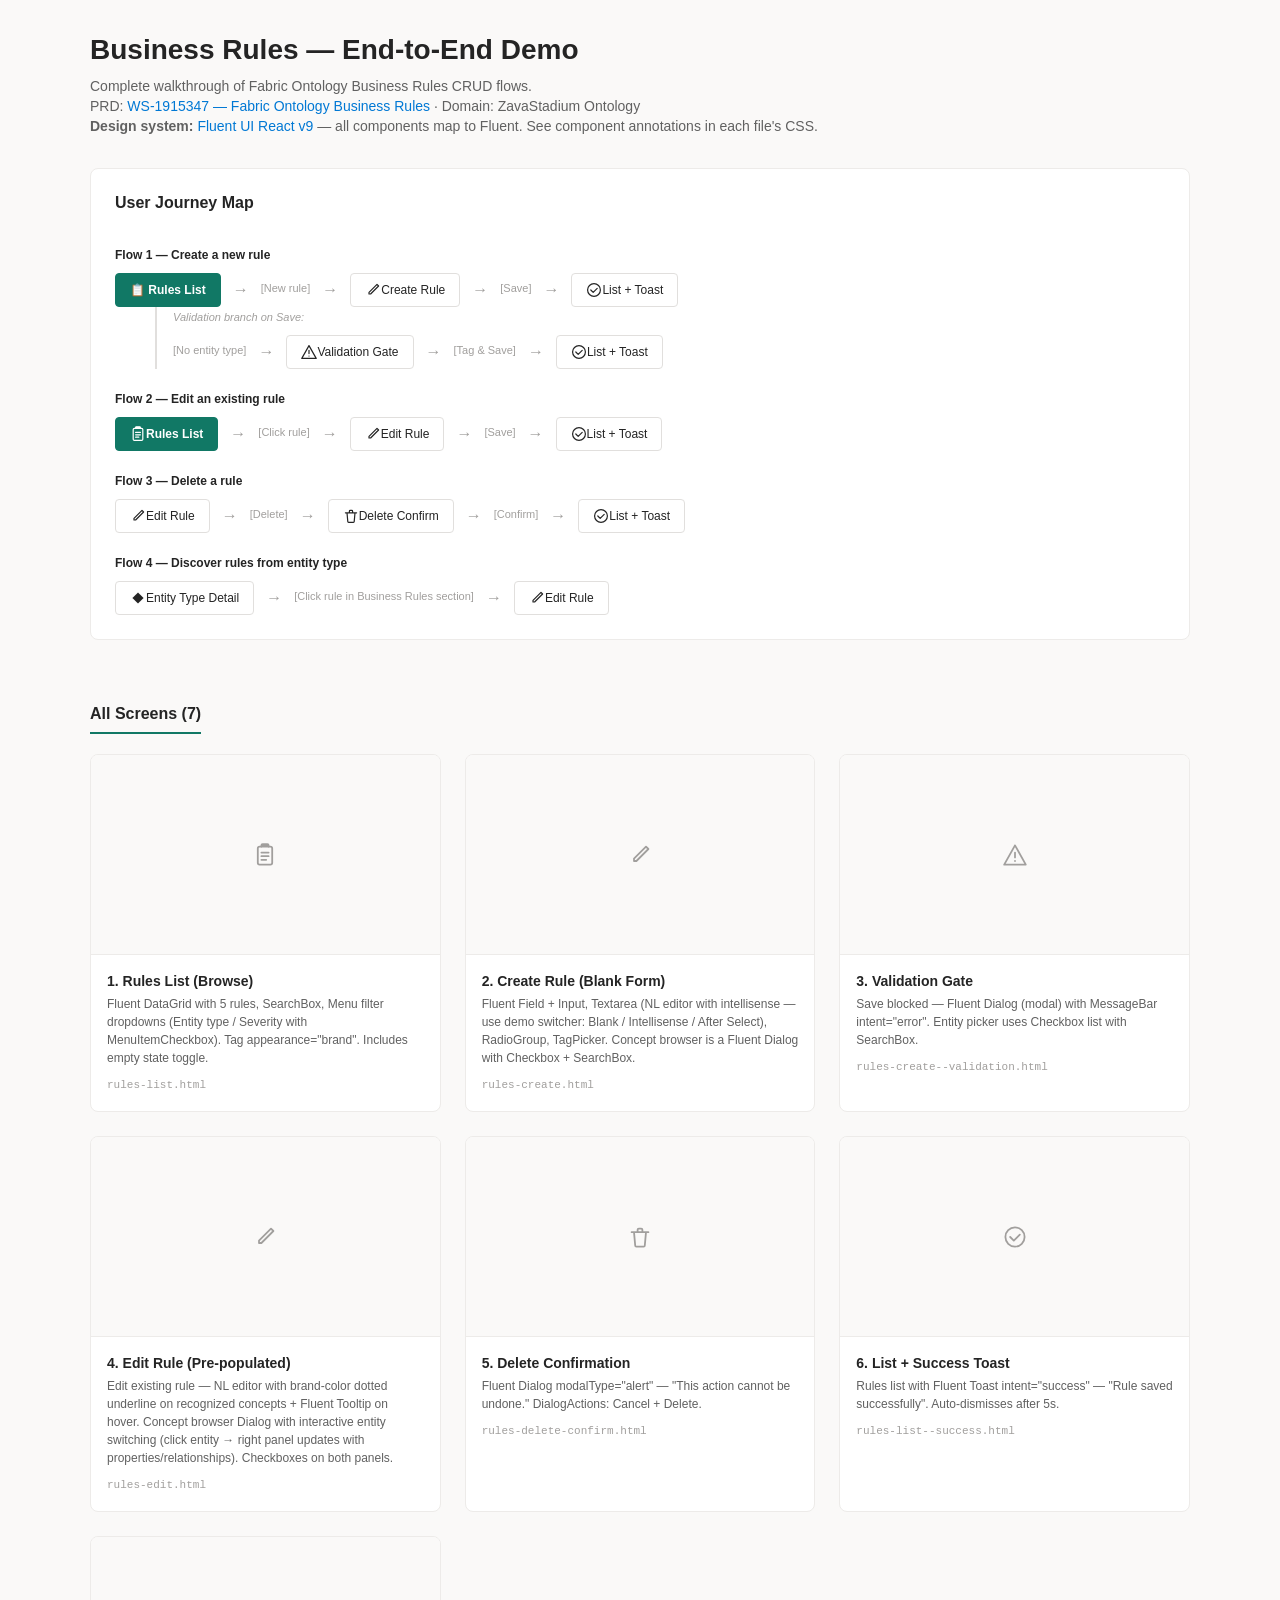
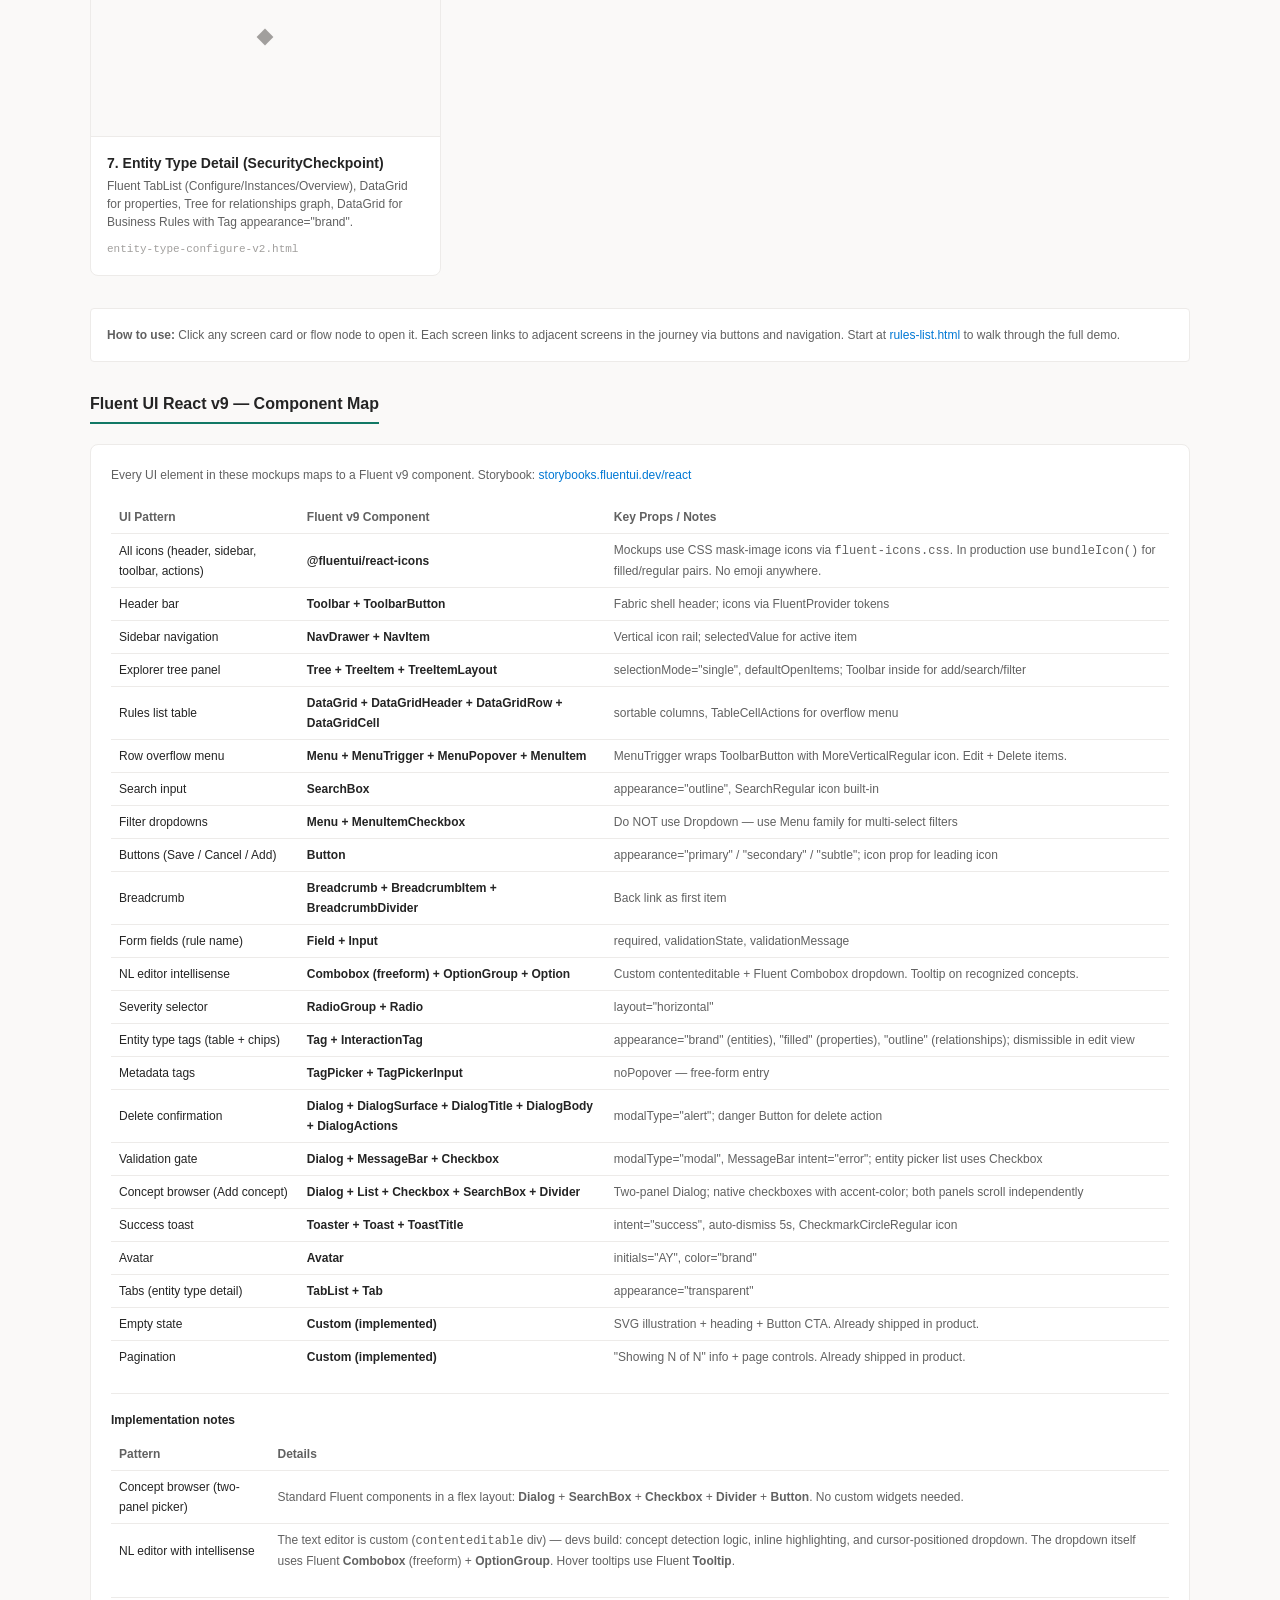
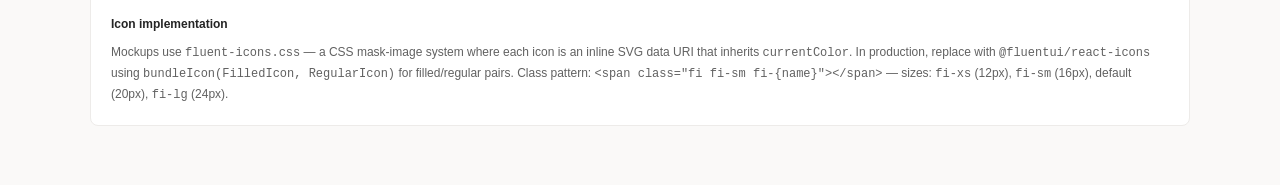
==== commit 144ba8e2: "Apply Fluent UI React v9 design system across all mockups and skills - All chips/tags use Fluent Tag" ====
--- a/output-rules/mockups/index.html
+++ b/output-rules/mockups/index.html
@@ -5,6 +5,7 @@
   <meta name="viewport" content="width=device-width, initial-scale=1.0">
   <title>Business Rules E2E Demo — ZavaStadium Ontology</title>
   <link rel="stylesheet" href="../base-styles.css">
+  <link rel="stylesheet" href="../fluent-icons.css">
   <style>
     body { background: var(--color-background); padding: var(--space-2xl); }
     .demo-container { max-width: 1100px; margin: 0 auto; }
@@ -47,6 +48,7 @@
       Complete walkthrough of Fabric Ontology Business Rules CRUD flows.
       <br>PRD: <span class="demo-prd-link">WS-1915347 — Fabric Ontology Business Rules</span>
       · Domain: ZavaStadium Ontology
+      <br><strong>Design system:</strong> <a href="https://storybooks.fluentui.dev/react/" style="color:var(--color-link);">Fluent UI React v9</a> — all components map to Fluent. See component annotations in each file's CSS.
     </p>
 
     <!-- Flow Diagram -->
@@ -61,22 +63,22 @@
           <span class="flow-arrow">→</span>
           <span class="flow-label">[New rule]</span>
           <span class="flow-arrow">→</span>
-          <a class="flow-node" href="rules-create.html">✏️ Create Rule</a>
+          <a class="flow-node" href="rules-create.html"><span class="fi fi-sm fi-edit"></span> Create Rule</a>
           <span class="flow-arrow">→</span>
           <span class="flow-label">[Save]</span>
           <span class="flow-arrow">→</span>
-          <a class="flow-node" href="rules-list--success.html">✅ List + Toast</a>
+          <a class="flow-node" href="rules-list--success.html"><span class="fi fi-sm fi-checkmark-circle"></span> List + Toast</a>
         </div>
         <div class="flow-branch">
           <span class="flow-branch-label">Validation branch on Save:</span>
           <div class="flow-row">
             <span class="flow-label">[No entity type]</span>
             <span class="flow-arrow">→</span>
-            <a class="flow-node" href="rules-create--validation.html">⚠️ Validation Gate</a>
+            <a class="flow-node" href="rules-create--validation.html"><span class="fi fi-sm fi-warning"></span> Validation Gate</a>
             <span class="flow-arrow">→</span>
             <span class="flow-label">[Tag & Save]</span>
             <span class="flow-arrow">→</span>
-            <a class="flow-node" href="rules-list--success.html">✅ List + Toast</a>
+            <a class="flow-node" href="rules-list--success.html"><span class="fi fi-sm fi-checkmark-circle"></span> List + Toast</a>
           </div>
         </div>
       </div>
@@ -85,15 +87,15 @@
       <div>
         <div style="font-size:var(--font-size-sm);font-weight:600;color:var(--color-text-primary);margin-bottom:var(--space-xs);">Flow 2 — Edit an existing rule</div>
         <div class="flow-row">
-          <a class="flow-node entry" href="rules-list.html">📋 Rules List</a>
+          <a class="flow-node entry" href="rules-list.html"><span class="fi fi-sm fi-clipboard"></span> Rules List</a>
           <span class="flow-arrow">→</span>
           <span class="flow-label">[Click rule]</span>
           <span class="flow-arrow">→</span>
-          <a class="flow-node" href="rules-edit.html">✏️ Edit Rule</a>
+          <a class="flow-node" href="rules-edit.html"><span class="fi fi-sm fi-edit"></span> Edit Rule</a>
           <span class="flow-arrow">→</span>
           <span class="flow-label">[Save]</span>
           <span class="flow-arrow">→</span>
-          <a class="flow-node" href="rules-list--success.html">✅ List + Toast</a>
+          <a class="flow-node" href="rules-list--success.html"><span class="fi fi-sm fi-checkmark-circle"></span> List + Toast</a>
         </div>
       </div>
 
@@ -101,15 +103,15 @@
       <div>
         <div style="font-size:var(--font-size-sm);font-weight:600;color:var(--color-text-primary);margin-bottom:var(--space-xs);">Flow 3 — Delete a rule</div>
         <div class="flow-row">
-          <a class="flow-node" href="rules-edit.html">✏️ Edit Rule</a>
+          <a class="flow-node" href="rules-edit.html"><span class="fi fi-sm fi-edit"></span> Edit Rule</a>
           <span class="flow-arrow">→</span>
           <span class="flow-label">[Delete]</span>
           <span class="flow-arrow">→</span>
-          <a class="flow-node" href="rules-delete-confirm.html">🗑 Delete Confirm</a>
+          <a class="flow-node" href="rules-delete-confirm.html"><span class="fi fi-sm fi-delete"></span> Delete Confirm</a>
           <span class="flow-arrow">→</span>
           <span class="flow-label">[Confirm]</span>
           <span class="flow-arrow">→</span>
-          <a class="flow-node" href="rules-list--success.html?action=deleted">✅ List + Toast</a>
+          <a class="flow-node" href="rules-list--success.html?action=deleted"><span class="fi fi-sm fi-checkmark-circle"></span> List + Toast</a>
         </div>
       </div>
 
@@ -117,11 +119,11 @@
       <div>
         <div style="font-size:var(--font-size-sm);font-weight:600;color:var(--color-text-primary);margin-bottom:var(--space-xs);">Flow 4 — Discover rules from entity type</div>
         <div class="flow-row">
-          <a class="flow-node" href="../../output-entity-type-view/mockups/entity-type-configure-v2.html">🔷 Entity Type Detail</a>
+          <a class="flow-node" href="../../output-entity-type-view/mockups/entity-type-configure-v2.html"><span class="fi fi-sm fi-entity"></span> Entity Type Detail</a>
           <span class="flow-arrow">→</span>
           <span class="flow-label">[Click rule in Business Rules section]</span>
           <span class="flow-arrow">→</span>
-          <a class="flow-node" href="rules-edit.html">✏️ Edit Rule</a>
+          <a class="flow-node" href="rules-edit.html"><span class="fi fi-sm fi-edit"></span> Edit Rule</a>
         </div>
       </div>
     </div>
@@ -132,70 +134,70 @@
     <div class="screen-grid">
       <div class="screen-card">
         <a href="rules-list.html">
-          <div class="screen-thumb"><div class="screen-thumb-placeholder">📋</div></div>
+          <div class="screen-thumb"><div class="screen-thumb-placeholder"><span class="fi fi-lg fi-clipboard"></span></div></div>
           <div class="screen-info">
             <div class="screen-name">1. Rules List (Browse)</div>
-            <div class="screen-desc">Browse table with 5 rules, search, entity type / severity filters. Includes empty state toggle.</div>
+            <div class="screen-desc">Fluent DataGrid with 5 rules, SearchBox, Menu filter dropdowns (Entity type / Severity with MenuItemCheckbox). Tag appearance="brand". Includes empty state toggle.</div>
             <div class="screen-file">rules-list.html</div>
           </div>
         </a>
       </div>
       <div class="screen-card">
         <a href="rules-create.html">
-          <div class="screen-thumb"><div class="screen-thumb-placeholder">✏️</div></div>
+          <div class="screen-thumb"><div class="screen-thumb-placeholder"><span class="fi fi-lg fi-edit"></span></div></div>
           <div class="screen-info">
             <div class="screen-name">2. Create Rule (Blank Form)</div>
-            <div class="screen-desc">Empty authoring form — name, NL editor, severity (default advisory), metadata, concept browser.</div>
+            <div class="screen-desc">Fluent Field + Input, Textarea (NL editor with intellisense — use demo switcher: Blank / Intellisense / After Select), RadioGroup, TagPicker. Concept browser is a Fluent Dialog with Checkbox + SearchBox.</div>
             <div class="screen-file">rules-create.html</div>
           </div>
         </a>
       </div>
       <div class="screen-card">
         <a href="rules-create--validation.html">
-          <div class="screen-thumb"><div class="screen-thumb-placeholder">⚠️</div></div>
+          <div class="screen-thumb"><div class="screen-thumb-placeholder"><span class="fi fi-lg fi-warning"></span></div></div>
           <div class="screen-info">
             <div class="screen-name">3. Validation Gate</div>
-            <div class="screen-desc">Save blocked — rule has no entity type binding. Modal forces user to tag at least one entity type.</div>
+            <div class="screen-desc">Save blocked — Fluent Dialog (modal) with MessageBar intent="error". Entity picker uses Checkbox list with SearchBox.</div>
             <div class="screen-file">rules-create--validation.html</div>
           </div>
         </a>
       </div>
       <div class="screen-card">
         <a href="rules-edit.html">
-          <div class="screen-thumb"><div class="screen-thumb-placeholder">✏️</div></div>
+          <div class="screen-thumb"><div class="screen-thumb-placeholder"><span class="fi fi-lg fi-edit"></span></div></div>
           <div class="screen-info">
             <div class="screen-name">4. Edit Rule (Pre-populated)</div>
-            <div class="screen-desc">Edit existing rule — same authoring UX as create, pre-filled with saved data. Concept browser shows attached items.</div>
+            <div class="screen-desc">Edit existing rule — NL editor with brand-color dotted underline on recognized concepts + Fluent Tooltip on hover. Concept browser Dialog with interactive entity switching (click entity → right panel updates with properties/relationships). Checkboxes on both panels.</div>
             <div class="screen-file">rules-edit.html</div>
           </div>
         </a>
       </div>
       <div class="screen-card">
         <a href="rules-delete-confirm.html">
-          <div class="screen-thumb"><div class="screen-thumb-placeholder">🗑</div></div>
+          <div class="screen-thumb"><div class="screen-thumb-placeholder"><span class="fi fi-lg fi-delete"></span></div></div>
           <div class="screen-info">
             <div class="screen-name">5. Delete Confirmation</div>
-            <div class="screen-desc">Confirmation dialog overlay — "This action cannot be undone." Cancel or Delete.</div>
+            <div class="screen-desc">Fluent Dialog modalType="alert" — "This action cannot be undone." DialogActions: Cancel + Delete.</div>
             <div class="screen-file">rules-delete-confirm.html</div>
           </div>
         </a>
       </div>
       <div class="screen-card">
         <a href="rules-list--success.html">
-          <div class="screen-thumb"><div class="screen-thumb-placeholder">✅</div></div>
+          <div class="screen-thumb"><div class="screen-thumb-placeholder"><span class="fi fi-lg fi-checkmark-circle"></span></div></div>
           <div class="screen-info">
             <div class="screen-name">6. List + Success Toast</div>
-            <div class="screen-desc">Rules list with "Rule saved successfully" toast notification. Auto-dismisses after 5s.</div>
+            <div class="screen-desc">Rules list with Fluent Toast intent="success" — "Rule saved successfully". Auto-dismisses after 5s.</div>
             <div class="screen-file">rules-list--success.html</div>
           </div>
         </a>
       </div>
       <div class="screen-card">
         <a href="../../output-entity-type-view/mockups/entity-type-configure-v2.html">
-          <div class="screen-thumb"><div class="screen-thumb-placeholder">🔷</div></div>
+          <div class="screen-thumb"><div class="screen-thumb-placeholder"><span class="fi fi-lg fi-entity"></span></div></div>
           <div class="screen-info">
             <div class="screen-name">7. Entity Type Detail (SecurityCheckpoint)</div>
-            <div class="screen-desc">Entity type configure view with Properties, Relationships, and Business Rules section showing rules tied to SecurityCheckpoint.</div>
+            <div class="screen-desc">Fluent TabList (Configure/Instances/Overview), DataGrid for properties, Tree for relationships graph, DataGrid for Business Rules with Tag appearance="brand".</div>
             <div class="screen-file">entity-type-configure-v2.html</div>
           </div>
         </a>
@@ -208,6 +210,82 @@
         Start at <a href="rules-list.html" style="color:var(--color-link);">rules-list.html</a> to walk through the full demo.
       </p>
     </div>
+
+    <!-- Fluent v9 Component Reference for Devs -->
+    <div class="section-divider">Fluent UI React v9 — Component Map</div>
+    <div style="background:var(--color-surface);border:1px solid var(--color-border-subtle);border-radius:var(--radius-dialog);padding:var(--space-lg);margin-bottom:var(--space-2xl);">
+      <p style="font-size:var(--font-size-sm);color:var(--color-text-secondary);margin-bottom:var(--space-md);">
+        Every UI element in these mockups maps to a Fluent v9 component. Storybook: <a href="https://storybooks.fluentui.dev/react/" style="color:var(--color-link);">storybooks.fluentui.dev/react</a>
+      </p>
+      <table style="width:100%;border-collapse:collapse;font-size:var(--font-size-sm);">
+        <thead>
+          <tr style="border-bottom:1px solid var(--color-border-subtle);text-align:left;">
+            <th style="padding:6px 8px;font-weight:600;color:var(--color-text-secondary);">UI Pattern</th>
+            <th style="padding:6px 8px;font-weight:600;color:var(--color-text-secondary);">Fluent v9 Component</th>
+            <th style="padding:6px 8px;font-weight:600;color:var(--color-text-secondary);">Key Props / Notes</th>
+          </tr>
+        </thead>
+        <tbody>
+          <!-- Icons -->
+          <tr style="border-bottom:1px solid var(--color-border-subtle);"><td style="padding:6px 8px;">All icons (header, sidebar, toolbar, actions)</td><td style="padding:6px 8px;font-weight:600;">@fluentui/react-icons</td><td style="padding:6px 8px;color:var(--color-text-secondary);">Mockups use CSS mask-image icons via <code>fluent-icons.css</code>. In production use <code>bundleIcon()</code> for filled/regular pairs. No emoji anywhere.</td></tr>
+          <!-- Layout shell -->
+          <tr style="border-bottom:1px solid var(--color-border-subtle);"><td style="padding:6px 8px;">Header bar</td><td style="padding:6px 8px;font-weight:600;">Toolbar + ToolbarButton</td><td style="padding:6px 8px;color:var(--color-text-secondary);">Fabric shell header; icons via FluentProvider tokens</td></tr>
+          <tr style="border-bottom:1px solid var(--color-border-subtle);"><td style="padding:6px 8px;">Sidebar navigation</td><td style="padding:6px 8px;font-weight:600;">NavDrawer + NavItem</td><td style="padding:6px 8px;color:var(--color-text-secondary);">Vertical icon rail; selectedValue for active item</td></tr>
+          <tr style="border-bottom:1px solid var(--color-border-subtle);"><td style="padding:6px 8px;">Explorer tree panel</td><td style="padding:6px 8px;font-weight:600;">Tree + TreeItem + TreeItemLayout</td><td style="padding:6px 8px;color:var(--color-text-secondary);">selectionMode="single", defaultOpenItems; Toolbar inside for add/search/filter</td></tr>
+          <!-- Data table -->
+          <tr style="border-bottom:1px solid var(--color-border-subtle);"><td style="padding:6px 8px;">Rules list table</td><td style="padding:6px 8px;font-weight:600;">DataGrid + DataGridHeader + DataGridRow + DataGridCell</td><td style="padding:6px 8px;color:var(--color-text-secondary);">sortable columns, TableCellActions for overflow menu</td></tr>
+          <tr style="border-bottom:1px solid var(--color-border-subtle);"><td style="padding:6px 8px;">Row overflow menu</td><td style="padding:6px 8px;font-weight:600;">Menu + MenuTrigger + MenuPopover + MenuItem</td><td style="padding:6px 8px;color:var(--color-text-secondary);">MenuTrigger wraps ToolbarButton with MoreVerticalRegular icon. Edit + Delete items.</td></tr>
+          <!-- Toolbar -->
+          <tr style="border-bottom:1px solid var(--color-border-subtle);"><td style="padding:6px 8px;">Search input</td><td style="padding:6px 8px;font-weight:600;">SearchBox</td><td style="padding:6px 8px;color:var(--color-text-secondary);">appearance="outline", SearchRegular icon built-in</td></tr>
+          <tr style="border-bottom:1px solid var(--color-border-subtle);"><td style="padding:6px 8px;">Filter dropdowns</td><td style="padding:6px 8px;font-weight:600;">Menu + MenuItemCheckbox</td><td style="padding:6px 8px;color:var(--color-text-secondary);">Do NOT use Dropdown — use Menu family for multi-select filters</td></tr>
+          <tr style="border-bottom:1px solid var(--color-border-subtle);"><td style="padding:6px 8px;">Buttons (Save / Cancel / Add)</td><td style="padding:6px 8px;font-weight:600;">Button</td><td style="padding:6px 8px;color:var(--color-text-secondary);">appearance="primary" / "secondary" / "subtle"; icon prop for leading icon</td></tr>
+          <!-- Forms -->
+          <tr style="border-bottom:1px solid var(--color-border-subtle);"><td style="padding:6px 8px;">Breadcrumb</td><td style="padding:6px 8px;font-weight:600;">Breadcrumb + BreadcrumbItem + BreadcrumbDivider</td><td style="padding:6px 8px;color:var(--color-text-secondary);">Back link as first item</td></tr>
+          <tr style="border-bottom:1px solid var(--color-border-subtle);"><td style="padding:6px 8px;">Form fields (rule name)</td><td style="padding:6px 8px;font-weight:600;">Field + Input</td><td style="padding:6px 8px;color:var(--color-text-secondary);">required, validationState, validationMessage</td></tr>
+          <tr style="border-bottom:1px solid var(--color-border-subtle);"><td style="padding:6px 8px;">NL editor intellisense</td><td style="padding:6px 8px;font-weight:600;">Combobox (freeform) + OptionGroup + Option</td><td style="padding:6px 8px;color:var(--color-text-secondary);">Custom contenteditable + Fluent Combobox dropdown. Tooltip on recognized concepts.</td></tr>
+          <tr style="border-bottom:1px solid var(--color-border-subtle);"><td style="padding:6px 8px;">Severity selector</td><td style="padding:6px 8px;font-weight:600;">RadioGroup + Radio</td><td style="padding:6px 8px;color:var(--color-text-secondary);">layout="horizontal"</td></tr>
+          <!-- Tags -->
+          <tr style="border-bottom:1px solid var(--color-border-subtle);"><td style="padding:6px 8px;">Entity type tags (table + chips)</td><td style="padding:6px 8px;font-weight:600;">Tag + InteractionTag</td><td style="padding:6px 8px;color:var(--color-text-secondary);">appearance="brand" (entities), "filled" (properties), "outline" (relationships); dismissible in edit view</td></tr>
+          <tr style="border-bottom:1px solid var(--color-border-subtle);"><td style="padding:6px 8px;">Metadata tags</td><td style="padding:6px 8px;font-weight:600;">TagPicker + TagPickerInput</td><td style="padding:6px 8px;color:var(--color-text-secondary);">noPopover — free-form entry</td></tr>
+          <!-- Dialogs -->
+          <tr style="border-bottom:1px solid var(--color-border-subtle);"><td style="padding:6px 8px;">Delete confirmation</td><td style="padding:6px 8px;font-weight:600;">Dialog + DialogSurface + DialogTitle + DialogBody + DialogActions</td><td style="padding:6px 8px;color:var(--color-text-secondary);">modalType="alert"; danger Button for delete action</td></tr>
+          <tr style="border-bottom:1px solid var(--color-border-subtle);"><td style="padding:6px 8px;">Validation gate</td><td style="padding:6px 8px;font-weight:600;">Dialog + MessageBar + Checkbox</td><td style="padding:6px 8px;color:var(--color-text-secondary);">modalType="modal", MessageBar intent="error"; entity picker list uses Checkbox</td></tr>
+          <tr style="border-bottom:1px solid var(--color-border-subtle);"><td style="padding:6px 8px;">Concept browser (Add concept)</td><td style="padding:6px 8px;font-weight:600;">Dialog + List + Checkbox + SearchBox + Divider</td><td style="padding:6px 8px;color:var(--color-text-secondary);">Two-panel Dialog; native checkboxes with accent-color; both panels scroll independently</td></tr>
+          <!-- Notifications -->
+          <tr style="border-bottom:1px solid var(--color-border-subtle);"><td style="padding:6px 8px;">Success toast</td><td style="padding:6px 8px;font-weight:600;">Toaster + Toast + ToastTitle</td><td style="padding:6px 8px;color:var(--color-text-secondary);">intent="success", auto-dismiss 5s, CheckmarkCircleRegular icon</td></tr>
+          <!-- Misc -->
+          <tr style="border-bottom:1px solid var(--color-border-subtle);"><td style="padding:6px 8px;">Avatar</td><td style="padding:6px 8px;font-weight:600;">Avatar</td><td style="padding:6px 8px;color:var(--color-text-secondary);">initials="AY", color="brand"</td></tr>
+          <tr style="border-bottom:1px solid var(--color-border-subtle);"><td style="padding:6px 8px;">Tabs (entity type detail)</td><td style="padding:6px 8px;font-weight:600;">TabList + Tab</td><td style="padding:6px 8px;color:var(--color-text-secondary);">appearance="transparent"</td></tr>
+          <tr style="border-bottom:1px solid var(--color-border-subtle);"><td style="padding:6px 8px;">Empty state</td><td style="padding:6px 8px;font-weight:600;">Custom (implemented)</td><td style="padding:6px 8px;color:var(--color-text-secondary);">SVG illustration + heading + Button CTA. Already shipped in product.</td></tr>
+          <tr><td style="padding:6px 8px;">Pagination</td><td style="padding:6px 8px;font-weight:600;">Custom (implemented)</td><td style="padding:6px 8px;color:var(--color-text-secondary);">"Showing N of N" info + page controls. Already shipped in product.</td></tr>
+        </tbody>
+      </table>
+
+      <div style="margin-top:var(--space-lg);padding-top:var(--space-md);border-top:1px solid var(--color-border-subtle);">
+        <p style="font-size:var(--font-size-sm);font-weight:600;color:var(--color-text-primary);margin-bottom:var(--space-xs);">Implementation notes</p>
+        <table style="width:100%;border-collapse:collapse;font-size:var(--font-size-sm);">
+          <thead>
+            <tr style="border-bottom:1px solid var(--color-border-subtle);text-align:left;">
+              <th style="padding:6px 8px;font-weight:600;color:var(--color-text-secondary);">Pattern</th>
+              <th style="padding:6px 8px;font-weight:600;color:var(--color-text-secondary);">Details</th>
+            </tr>
+          </thead>
+          <tbody>
+            <tr style="border-bottom:1px solid var(--color-border-subtle);"><td style="padding:6px 8px;">Concept browser (two-panel picker)</td><td style="padding:6px 8px;color:var(--color-text-secondary);">Standard Fluent components in a flex layout: <strong>Dialog</strong> + <strong>SearchBox</strong> + <strong>Checkbox</strong> + <strong>Divider</strong> + <strong>Button</strong>. No custom widgets needed.</td></tr>
+            <tr><td style="padding:6px 8px;">NL editor with intellisense</td><td style="padding:6px 8px;color:var(--color-text-secondary);">The text editor is custom (<code>contenteditable</code> div) — devs build: concept detection logic, inline highlighting, and cursor-positioned dropdown. The dropdown itself uses Fluent <strong>Combobox</strong> (freeform) + <strong>OptionGroup</strong>. Hover tooltips use Fluent <strong>Tooltip</strong>.</td></tr>
+          </tbody>
+        </table>
+      </div>
+
+      <div style="margin-top:var(--space-lg);padding-top:var(--space-md);border-top:1px solid var(--color-border-subtle);">
+        <p style="font-size:var(--font-size-sm);font-weight:600;color:var(--color-text-primary);margin-bottom:var(--space-xs);">Icon implementation</p>
+        <p style="font-size:var(--font-size-sm);color:var(--color-text-secondary);margin:0;">
+          Mockups use <code>fluent-icons.css</code> — a CSS mask-image system where each icon is an inline SVG data URI that inherits <code>currentColor</code>.
+          In production, replace with <code>@fluentui/react-icons</code> using <code>bundleIcon(FilledIcon, RegularIcon)</code> for filled/regular pairs.
+          Class pattern: <code>&lt;span class="fi fi-sm fi-{name}"&gt;&lt;/span&gt;</code> — sizes: <code>fi-xs</code> (12px), <code>fi-sm</code> (16px), default (20px), <code>fi-lg</code> (24px).
+        </p>
+      </div>
+    </div>
   </div>
 </body>
 </html>
--- a/output-rules/base-styles.css
+++ b/output-rules/base-styles.css
@@ -1,6 +1,29 @@
 /* ==========================================================================
    Base Styles — Microsoft Fabric Ontology Rules Editor
    Extracted from screenshot (estimated values)
+   ========================================================================== */
+
+/* ==========================================================================
+   Fluent UI React v9 Component Mapping
+   ---------------------------------------------------------------------------
+   DataGrid ......... rules list table (sortable, row actions)
+   SearchBox ........ toolbar search input
+   Menu ............. filter dropdowns (Entity type, Severity) — MenuItemCheckbox
+   Button ........... all buttons (primary / secondary / subtle)
+   Breadcrumb ....... breadcrumb navigation
+   Field + Input .... form fields (rule name)
+   Field + Textarea . rule definition (NL editor is custom contenteditable)
+   RadioGroup ....... severity selector
+   Dialog ........... delete confirmation (alert), validation gate (modal)
+   MessageBar ....... validation blocked banner (intent="error")
+   Toast ............ success notifications (intent="success")
+   Tree ............. explorer sidebar navigation
+   TabList .......... entity type detail tabs
+   Tag .............. chips — brand (entities), filled (properties), outline (relationships)
+   TagPicker ........ metadata tags (noPopover mode)
+   Avatar ........... user avatar
+   Checkbox ......... entity picker list in dialogs
+   Popover .......... concept browser container (custom composite)
    ========================================================================== */
 
 /* --- CSS Custom Properties --- */
@@ -458,9 +481,10 @@
 }
 .chip-close:hover { opacity: 1; }
 
-.chip-entity-1 { background: var(--color-entity-1-bg); color: var(--color-entity-1); }
-.chip-entity-2 { background: var(--color-entity-2-bg); color: var(--color-entity-2); }
-.chip-entity-3 { background: var(--color-entity-3-bg); color: var(--color-entity-3); }
+/* Fluent v9 Tag appearances: brand (entities), filled (properties), outline (relationships) */
+.chip-entity-1 { background: var(--color-state-verified-bg); color: var(--color-primary); } /* Tag appearance="brand" */
+.chip-entity-2 { background: var(--color-tag-bg); color: var(--color-text-primary); } /* Tag appearance="filled" */
+.chip-entity-3 { background: var(--color-surface); color: var(--color-text-secondary); border: 1px solid var(--color-border); } /* Tag appearance="outline" */
 
 .chip-group {
   display: flex;
--- a/output-rules/fluent-icons.css
+++ b/output-rules/fluent-icons.css
@@ -0,0 +1,244 @@
+/* ==========================================================================
+   Fluent UI System Icons — CSS Mask-Image Icon System
+   Replaces emoji placeholders with proper Fluent-style SVG icons.
+   Each icon uses mask-image so it inherits color from background-color
+   (which defaults to currentColor, inheriting the parent text color).
+   ========================================================================== */
+
+/* Base icon element */
+.fi {
+  display: inline-block;
+  width: 20px;
+  height: 20px;
+  background-color: currentColor;
+  -webkit-mask-size: contain;
+  -webkit-mask-repeat: no-repeat;
+  -webkit-mask-position: center;
+  mask-size: contain;
+  mask-repeat: no-repeat;
+  mask-position: center;
+  vertical-align: middle;
+  flex-shrink: 0;
+  line-height: 1;
+}
+
+/* Size variants */
+.fi-sm { width: 16px; height: 16px; }
+.fi-xs { width: 12px; height: 12px; }
+.fi-lg { width: 24px; height: 24px; }
+
+/* ---- Navigation / Hamburger ---- */
+.fi-navigation {
+  -webkit-mask-image: url("data:image/svg+xml,%3Csvg xmlns='http://www.w3.org/2000/svg' viewBox='0 0 20 20'%3E%3Cpath d='M2 5h16M2 10h16M2 15h16' stroke='%23000' stroke-width='1.5' stroke-linecap='round' fill='none'/%3E%3C/svg%3E");
+  mask-image: url("data:image/svg+xml,%3Csvg xmlns='http://www.w3.org/2000/svg' viewBox='0 0 20 20'%3E%3Cpath d='M2 5h16M2 10h16M2 15h16' stroke='%23000' stroke-width='1.5' stroke-linecap='round' fill='none'/%3E%3C/svg%3E");
+}
+
+/* ---- Search ---- */
+.fi-search {
+  -webkit-mask-image: url("data:image/svg+xml,%3Csvg xmlns='http://www.w3.org/2000/svg' viewBox='0 0 20 20'%3E%3Ccircle cx='8.5' cy='8.5' r='5' stroke='%23000' stroke-width='1.5' fill='none'/%3E%3Cpath d='M12.5 12.5L17 17' stroke='%23000' stroke-width='1.5' stroke-linecap='round'/%3E%3C/svg%3E");
+  mask-image: url("data:image/svg+xml,%3Csvg xmlns='http://www.w3.org/2000/svg' viewBox='0 0 20 20'%3E%3Ccircle cx='8.5' cy='8.5' r='5' stroke='%23000' stroke-width='1.5' fill='none'/%3E%3Cpath d='M12.5 12.5L17 17' stroke='%23000' stroke-width='1.5' stroke-linecap='round'/%3E%3C/svg%3E");
+}
+
+/* ---- Home ---- */
+.fi-home {
+  -webkit-mask-image: url("data:image/svg+xml,%3Csvg xmlns='http://www.w3.org/2000/svg' viewBox='0 0 20 20'%3E%3Cpath d='M3 10l7-7 7 7M5 9v7a1 1 0 001 1h3v-4h2v4h3a1 1 0 001-1V9' stroke='%23000' stroke-width='1.5' stroke-linecap='round' stroke-linejoin='round' fill='none'/%3E%3C/svg%3E");
+  mask-image: url("data:image/svg+xml,%3Csvg xmlns='http://www.w3.org/2000/svg' viewBox='0 0 20 20'%3E%3Cpath d='M3 10l7-7 7 7M5 9v7a1 1 0 001 1h3v-4h2v4h3a1 1 0 001-1V9' stroke='%23000' stroke-width='1.5' stroke-linecap='round' stroke-linejoin='round' fill='none'/%3E%3C/svg%3E");
+}
+
+/* ---- Folder ---- */
+.fi-folder {
+  -webkit-mask-image: url("data:image/svg+xml,%3Csvg xmlns='http://www.w3.org/2000/svg' viewBox='0 0 20 20'%3E%3Cpath d='M2 6V5a1 1 0 011-1h4l2 2h8a1 1 0 011 1v9a1 1 0 01-1 1H3a1 1 0 01-1-1V6z' stroke='%23000' stroke-width='1.5' stroke-linejoin='round' fill='none'/%3E%3C/svg%3E");
+  mask-image: url("data:image/svg+xml,%3Csvg xmlns='http://www.w3.org/2000/svg' viewBox='0 0 20 20'%3E%3Cpath d='M2 6V5a1 1 0 011-1h4l2 2h8a1 1 0 011 1v9a1 1 0 01-1 1H3a1 1 0 01-1-1V6z' stroke='%23000' stroke-width='1.5' stroke-linejoin='round' fill='none'/%3E%3C/svg%3E");
+}
+
+/* ---- Cloud ---- */
+.fi-cloud {
+  -webkit-mask-image: url("data:image/svg+xml,%3Csvg xmlns='http://www.w3.org/2000/svg' viewBox='0 0 20 20'%3E%3Cpath d='M5.5 15a3.5 3.5 0 01-.4-6.98A5 5 0 0115 9.5a3 3 0 01.5 5.96L5.5 15z' stroke='%23000' stroke-width='1.5' stroke-linejoin='round' fill='none'/%3E%3C/svg%3E");
+  mask-image: url("data:image/svg+xml,%3Csvg xmlns='http://www.w3.org/2000/svg' viewBox='0 0 20 20'%3E%3Cpath d='M5.5 15a3.5 3.5 0 01-.4-6.98A5 5 0 0115 9.5a3 3 0 01.5 5.96L5.5 15z' stroke='%23000' stroke-width='1.5' stroke-linejoin='round' fill='none'/%3E%3C/svg%3E");
+}
+
+/* ---- Flash / Lightning ---- */
+.fi-flash {
+  -webkit-mask-image: url("data:image/svg+xml,%3Csvg xmlns='http://www.w3.org/2000/svg' viewBox='0 0 20 20'%3E%3Cpath d='M11 2L5 11h4l-1 7 7-9h-4l1-7z' stroke='%23000' stroke-width='1.5' stroke-linejoin='round' fill='none'/%3E%3C/svg%3E");
+  mask-image: url("data:image/svg+xml,%3Csvg xmlns='http://www.w3.org/2000/svg' viewBox='0 0 20 20'%3E%3Cpath d='M11 2L5 11h4l-1 7 7-9h-4l1-7z' stroke='%23000' stroke-width='1.5' stroke-linejoin='round' fill='none'/%3E%3C/svg%3E");
+}
+
+/* ---- Chart / Bar Chart ---- */
+.fi-chart {
+  -webkit-mask-image: url("data:image/svg+xml,%3Csvg xmlns='http://www.w3.org/2000/svg' viewBox='0 0 20 20'%3E%3Cpath d='M4 17V8M10 17V3M16 17V11' stroke='%23000' stroke-width='2.5' stroke-linecap='round'/%3E%3C/svg%3E");
+  mask-image: url("data:image/svg+xml,%3Csvg xmlns='http://www.w3.org/2000/svg' viewBox='0 0 20 20'%3E%3Cpath d='M4 17V8M10 17V3M16 17V11' stroke='%23000' stroke-width='2.5' stroke-linecap='round'/%3E%3C/svg%3E");
+}
+
+/* ---- People ---- */
+.fi-people {
+  -webkit-mask-image: url("data:image/svg+xml,%3Csvg xmlns='http://www.w3.org/2000/svg' viewBox='0 0 20 20'%3E%3Ccircle cx='7' cy='6' r='2.5' stroke='%23000' stroke-width='1.5' fill='none'/%3E%3Cpath d='M2 16.5a5 5 0 0110 0' stroke='%23000' stroke-width='1.5' fill='none'/%3E%3Ccircle cx='14' cy='7' r='2' stroke='%23000' stroke-width='1.5' fill='none'/%3E%3Cpath d='M12 16.5a4 4 0 018 0' stroke='%23000' stroke-width='1.5' fill='none'/%3E%3C/svg%3E");
+  mask-image: url("data:image/svg+xml,%3Csvg xmlns='http://www.w3.org/2000/svg' viewBox='0 0 20 20'%3E%3Ccircle cx='7' cy='6' r='2.5' stroke='%23000' stroke-width='1.5' fill='none'/%3E%3Cpath d='M2 16.5a5 5 0 0110 0' stroke='%23000' stroke-width='1.5' fill='none'/%3E%3Ccircle cx='14' cy='7' r='2' stroke='%23000' stroke-width='1.5' fill='none'/%3E%3Cpath d='M12 16.5a4 4 0 018 0' stroke='%23000' stroke-width='1.5' fill='none'/%3E%3C/svg%3E");
+}
+
+/* ---- Sparkle (Copilot) — filled ---- */
+.fi-sparkle {
+  -webkit-mask-image: url("data:image/svg+xml,%3Csvg xmlns='http://www.w3.org/2000/svg' viewBox='0 0 20 20'%3E%3Cpath d='M10 2C10.5 7 13 9.5 18 10c-5 .5-7.5 3-8 8-.5-5-3-7.5-8-8 5-.5 7.5-3 8-8z' fill='%23000'/%3E%3C/svg%3E");
+  mask-image: url("data:image/svg+xml,%3Csvg xmlns='http://www.w3.org/2000/svg' viewBox='0 0 20 20'%3E%3Cpath d='M10 2C10.5 7 13 9.5 18 10c-5 .5-7.5 3-8 8-.5-5-3-7.5-8-8 5-.5 7.5-3 8-8z' fill='%23000'/%3E%3C/svg%3E");
+}
+
+/* ---- Building ---- */
+.fi-building {
+  -webkit-mask-image: url("data:image/svg+xml,%3Csvg xmlns='http://www.w3.org/2000/svg' viewBox='0 0 20 20'%3E%3Cpath d='M4 17V3h12v14' stroke='%23000' stroke-width='1.5' stroke-linejoin='round' fill='none'/%3E%3Cpath d='M7 6h2M7 9h2M11 6h2M11 9h2M8 13h4v4H8z' stroke='%23000' stroke-width='1' stroke-linecap='round' stroke-linejoin='round' fill='none'/%3E%3C/svg%3E");
+  mask-image: url("data:image/svg+xml,%3Csvg xmlns='http://www.w3.org/2000/svg' viewBox='0 0 20 20'%3E%3Cpath d='M4 17V3h12v14' stroke='%23000' stroke-width='1.5' stroke-linejoin='round' fill='none'/%3E%3Cpath d='M7 6h2M7 9h2M11 6h2M11 9h2M8 13h4v4H8z' stroke='%23000' stroke-width='1' stroke-linecap='round' stroke-linejoin='round' fill='none'/%3E%3C/svg%3E");
+}
+
+/* ---- More Horizontal (three dots) — filled ---- */
+.fi-more-horizontal {
+  -webkit-mask-image: url("data:image/svg+xml,%3Csvg xmlns='http://www.w3.org/2000/svg' viewBox='0 0 20 20'%3E%3Ccircle cx='4' cy='10' r='1.5' fill='%23000'/%3E%3Ccircle cx='10' cy='10' r='1.5' fill='%23000'/%3E%3Ccircle cx='16' cy='10' r='1.5' fill='%23000'/%3E%3C/svg%3E");
+  mask-image: url("data:image/svg+xml,%3Csvg xmlns='http://www.w3.org/2000/svg' viewBox='0 0 20 20'%3E%3Ccircle cx='4' cy='10' r='1.5' fill='%23000'/%3E%3Ccircle cx='10' cy='10' r='1.5' fill='%23000'/%3E%3Ccircle cx='16' cy='10' r='1.5' fill='%23000'/%3E%3C/svg%3E");
+}
+
+/* ---- Lock Closed ---- */
+.fi-lock {
+  -webkit-mask-image: url("data:image/svg+xml,%3Csvg xmlns='http://www.w3.org/2000/svg' viewBox='0 0 20 20'%3E%3Crect x='4' y='9' width='12' height='8' rx='1.5' stroke='%23000' stroke-width='1.5' fill='none'/%3E%3Cpath d='M7 9V6a3 3 0 016 0v3' stroke='%23000' stroke-width='1.5' fill='none'/%3E%3Ccircle cx='10' cy='13' r='1' fill='%23000'/%3E%3C/svg%3E");
+  mask-image: url("data:image/svg+xml,%3Csvg xmlns='http://www.w3.org/2000/svg' viewBox='0 0 20 20'%3E%3Crect x='4' y='9' width='12' height='8' rx='1.5' stroke='%23000' stroke-width='1.5' fill='none'/%3E%3Cpath d='M7 9V6a3 3 0 016 0v3' stroke='%23000' stroke-width='1.5' fill='none'/%3E%3Ccircle cx='10' cy='13' r='1' fill='%23000'/%3E%3C/svg%3E");
+}
+
+/* ---- Moon (Dark Mode) ---- */
+.fi-moon {
+  -webkit-mask-image: url("data:image/svg+xml,%3Csvg xmlns='http://www.w3.org/2000/svg' viewBox='0 0 20 20'%3E%3Cpath d='M8 3a7 7 0 109 9 5.5 5.5 0 01-9-9z' stroke='%23000' stroke-width='1.5' fill='none'/%3E%3C/svg%3E");
+  mask-image: url("data:image/svg+xml,%3Csvg xmlns='http://www.w3.org/2000/svg' viewBox='0 0 20 20'%3E%3Cpath d='M8 3a7 7 0 109 9 5.5 5.5 0 01-9-9z' stroke='%23000' stroke-width='1.5' fill='none'/%3E%3C/svg%3E");
+}
+
+/* ---- Bell / Alert ---- */
+.fi-bell {
+  -webkit-mask-image: url("data:image/svg+xml,%3Csvg xmlns='http://www.w3.org/2000/svg' viewBox='0 0 20 20'%3E%3Cpath d='M10 2a5 5 0 015 5v3l2 3H3l2-3V7a5 5 0 015-5z' stroke='%23000' stroke-width='1.5' stroke-linejoin='round' fill='none'/%3E%3Cpath d='M8 16a2 2 0 004 0' stroke='%23000' stroke-width='1.5' stroke-linecap='round'/%3E%3C/svg%3E");
+  mask-image: url("data:image/svg+xml,%3Csvg xmlns='http://www.w3.org/2000/svg' viewBox='0 0 20 20'%3E%3Cpath d='M10 2a5 5 0 015 5v3l2 3H3l2-3V7a5 5 0 015-5z' stroke='%23000' stroke-width='1.5' stroke-linejoin='round' fill='none'/%3E%3Cpath d='M8 16a2 2 0 004 0' stroke='%23000' stroke-width='1.5' stroke-linecap='round'/%3E%3C/svg%3E");
+}
+
+/* ---- Settings / Gear ---- */
+.fi-settings {
+  -webkit-mask-image: url("data:image/svg+xml,%3Csvg xmlns='http://www.w3.org/2000/svg' viewBox='0 0 20 20'%3E%3Cpath d='M8.5 2h3l.5 2a6 6 0 012 1.2l1.8-.8 1.5 2.6-1.3 1.3a6 6 0 010 2.4l1.3 1.3-1.5 2.6-1.8-.8a6 6 0 01-2 1.2l-.5 2h-3l-.5-2a6 6 0 01-2-1.2l-1.8.8-1.5-2.6 1.3-1.3a6 6 0 010-2.4L2.7 7l1.5-2.6 1.8.8a6 6 0 012-1.2L8.5 2z' stroke='%23000' stroke-width='1.2' stroke-linejoin='round' fill='none'/%3E%3Ccircle cx='10' cy='10' r='2.5' stroke='%23000' stroke-width='1.2' fill='none'/%3E%3C/svg%3E");
+  mask-image: url("data:image/svg+xml,%3Csvg xmlns='http://www.w3.org/2000/svg' viewBox='0 0 20 20'%3E%3Cpath d='M8.5 2h3l.5 2a6 6 0 012 1.2l1.8-.8 1.5 2.6-1.3 1.3a6 6 0 010 2.4l1.3 1.3-1.5 2.6-1.8-.8a6 6 0 01-2 1.2l-.5 2h-3l-.5-2a6 6 0 01-2-1.2l-1.8.8-1.5-2.6 1.3-1.3a6 6 0 010-2.4L2.7 7l1.5-2.6 1.8.8a6 6 0 012-1.2L8.5 2z' stroke='%23000' stroke-width='1.2' stroke-linejoin='round' fill='none'/%3E%3Ccircle cx='10' cy='10' r='2.5' stroke='%23000' stroke-width='1.2' fill='none'/%3E%3C/svg%3E");
+}
+
+/* ---- Question Circle ---- */
+.fi-question {
+  -webkit-mask-image: url("data:image/svg+xml,%3Csvg xmlns='http://www.w3.org/2000/svg' viewBox='0 0 20 20'%3E%3Ccircle cx='10' cy='10' r='8' stroke='%23000' stroke-width='1.5' fill='none'/%3E%3Cpath d='M7.5 7.5a2.5 2.5 0 014.8 1c0 1.5-2.3 2-2.3 3' stroke='%23000' stroke-width='1.5' stroke-linecap='round' fill='none'/%3E%3Ccircle cx='10' cy='14.5' r='.75' fill='%23000'/%3E%3C/svg%3E");
+  mask-image: url("data:image/svg+xml,%3Csvg xmlns='http://www.w3.org/2000/svg' viewBox='0 0 20 20'%3E%3Ccircle cx='10' cy='10' r='8' stroke='%23000' stroke-width='1.5' fill='none'/%3E%3Cpath d='M7.5 7.5a2.5 2.5 0 014.8 1c0 1.5-2.3 2-2.3 3' stroke='%23000' stroke-width='1.5' stroke-linecap='round' fill='none'/%3E%3Ccircle cx='10' cy='14.5' r='.75' fill='%23000'/%3E%3C/svg%3E");
+}
+
+/* ---- Share ---- */
+.fi-share {
+  -webkit-mask-image: url("data:image/svg+xml,%3Csvg xmlns='http://www.w3.org/2000/svg' viewBox='0 0 20 20'%3E%3Cpath d='M10 2v10M7 5l3-3 3 3M5 9v7a1 1 0 001 1h8a1 1 0 001-1V9' stroke='%23000' stroke-width='1.5' stroke-linecap='round' stroke-linejoin='round' fill='none'/%3E%3C/svg%3E");
+  mask-image: url("data:image/svg+xml,%3Csvg xmlns='http://www.w3.org/2000/svg' viewBox='0 0 20 20'%3E%3Cpath d='M10 2v10M7 5l3-3 3 3M5 9v7a1 1 0 001 1h8a1 1 0 001-1V9' stroke='%23000' stroke-width='1.5' stroke-linecap='round' stroke-linejoin='round' fill='none'/%3E%3C/svg%3E");
+}
+
+/* ---- Dismiss / Close (X) ---- */
+.fi-dismiss {
+  -webkit-mask-image: url("data:image/svg+xml,%3Csvg xmlns='http://www.w3.org/2000/svg' viewBox='0 0 20 20'%3E%3Cpath d='M5 5l10 10M15 5L5 15' stroke='%23000' stroke-width='1.5' stroke-linecap='round'/%3E%3C/svg%3E");
+  mask-image: url("data:image/svg+xml,%3Csvg xmlns='http://www.w3.org/2000/svg' viewBox='0 0 20 20'%3E%3Cpath d='M5 5l10 10M15 5L5 15' stroke='%23000' stroke-width='1.5' stroke-linecap='round'/%3E%3C/svg%3E");
+}
+
+/* ---- Add / Plus ---- */
+.fi-add {
+  -webkit-mask-image: url("data:image/svg+xml,%3Csvg xmlns='http://www.w3.org/2000/svg' viewBox='0 0 20 20'%3E%3Cpath d='M10 4v12M4 10h12' stroke='%23000' stroke-width='1.5' stroke-linecap='round'/%3E%3C/svg%3E");
+  mask-image: url("data:image/svg+xml,%3Csvg xmlns='http://www.w3.org/2000/svg' viewBox='0 0 20 20'%3E%3Cpath d='M10 4v12M4 10h12' stroke='%23000' stroke-width='1.5' stroke-linecap='round'/%3E%3C/svg%3E");
+}
+
+/* ---- Delete / Trash ---- */
+.fi-delete {
+  -webkit-mask-image: url("data:image/svg+xml,%3Csvg xmlns='http://www.w3.org/2000/svg' viewBox='0 0 20 20'%3E%3Cpath d='M5 6h10l-1 11a1 1 0 01-1 1H7a1 1 0 01-1-1L5 6zM3 6h14M8 6V4a1 1 0 011-1h2a1 1 0 011 1v2' stroke='%23000' stroke-width='1.5' stroke-linecap='round' stroke-linejoin='round' fill='none'/%3E%3C/svg%3E");
+  mask-image: url("data:image/svg+xml,%3Csvg xmlns='http://www.w3.org/2000/svg' viewBox='0 0 20 20'%3E%3Cpath d='M5 6h10l-1 11a1 1 0 01-1 1H7a1 1 0 01-1-1L5 6zM3 6h14M8 6V4a1 1 0 011-1h2a1 1 0 011 1v2' stroke='%23000' stroke-width='1.5' stroke-linecap='round' stroke-linejoin='round' fill='none'/%3E%3C/svg%3E");
+}
+
+/* ---- Edit / Pencil ---- */
+.fi-edit {
+  -webkit-mask-image: url("data:image/svg+xml,%3Csvg xmlns='http://www.w3.org/2000/svg' viewBox='0 0 20 20'%3E%3Cpath d='M15 3l2 2-10 10H5v-2L15 3z' stroke='%23000' stroke-width='1.5' stroke-linejoin='round' fill='none'/%3E%3C/svg%3E");
+  mask-image: url("data:image/svg+xml,%3Csvg xmlns='http://www.w3.org/2000/svg' viewBox='0 0 20 20'%3E%3Cpath d='M15 3l2 2-10 10H5v-2L15 3z' stroke='%23000' stroke-width='1.5' stroke-linejoin='round' fill='none'/%3E%3C/svg%3E");
+}
+
+/* ---- More Vertical (three dots) — filled ---- */
+.fi-more-vertical {
+  -webkit-mask-image: url("data:image/svg+xml,%3Csvg xmlns='http://www.w3.org/2000/svg' viewBox='0 0 20 20'%3E%3Ccircle cx='10' cy='4' r='1.5' fill='%23000'/%3E%3Ccircle cx='10' cy='10' r='1.5' fill='%23000'/%3E%3Ccircle cx='10' cy='16' r='1.5' fill='%23000'/%3E%3C/svg%3E");
+  mask-image: url("data:image/svg+xml,%3Csvg xmlns='http://www.w3.org/2000/svg' viewBox='0 0 20 20'%3E%3Ccircle cx='10' cy='4' r='1.5' fill='%23000'/%3E%3Ccircle cx='10' cy='10' r='1.5' fill='%23000'/%3E%3Ccircle cx='10' cy='16' r='1.5' fill='%23000'/%3E%3C/svg%3E");
+}
+
+/* ---- Chevron Down ---- */
+.fi-chevron-down {
+  -webkit-mask-image: url("data:image/svg+xml,%3Csvg xmlns='http://www.w3.org/2000/svg' viewBox='0 0 20 20'%3E%3Cpath d='M5 7.5l5 5 5-5' stroke='%23000' stroke-width='1.5' stroke-linecap='round' stroke-linejoin='round' fill='none'/%3E%3C/svg%3E");
+  mask-image: url("data:image/svg+xml,%3Csvg xmlns='http://www.w3.org/2000/svg' viewBox='0 0 20 20'%3E%3Cpath d='M5 7.5l5 5 5-5' stroke='%23000' stroke-width='1.5' stroke-linecap='round' stroke-linejoin='round' fill='none'/%3E%3C/svg%3E");
+}
+
+/* ---- Chevron Right ---- */
+.fi-chevron-right {
+  -webkit-mask-image: url("data:image/svg+xml,%3Csvg xmlns='http://www.w3.org/2000/svg' viewBox='0 0 20 20'%3E%3Cpath d='M7.5 5l5 5-5 5' stroke='%23000' stroke-width='1.5' stroke-linecap='round' stroke-linejoin='round' fill='none'/%3E%3C/svg%3E");
+  mask-image: url("data:image/svg+xml,%3Csvg xmlns='http://www.w3.org/2000/svg' viewBox='0 0 20 20'%3E%3Cpath d='M7.5 5l5 5-5 5' stroke='%23000' stroke-width='1.5' stroke-linecap='round' stroke-linejoin='round' fill='none'/%3E%3C/svg%3E");
+}
+
+/* ---- Arrow Left ---- */
+.fi-arrow-left {
+  -webkit-mask-image: url("data:image/svg+xml,%3Csvg xmlns='http://www.w3.org/2000/svg' viewBox='0 0 20 20'%3E%3Cpath d='M8 4L2 10l6 6M2 10h16' stroke='%23000' stroke-width='1.5' stroke-linecap='round' stroke-linejoin='round' fill='none'/%3E%3C/svg%3E");
+  mask-image: url("data:image/svg+xml,%3Csvg xmlns='http://www.w3.org/2000/svg' viewBox='0 0 20 20'%3E%3Cpath d='M8 4L2 10l6 6M2 10h16' stroke='%23000' stroke-width='1.5' stroke-linecap='round' stroke-linejoin='round' fill='none'/%3E%3C/svg%3E");
+}
+
+/* ---- Checkmark Circle ---- */
+.fi-checkmark-circle {
+  -webkit-mask-image: url("data:image/svg+xml,%3Csvg xmlns='http://www.w3.org/2000/svg' viewBox='0 0 20 20'%3E%3Ccircle cx='10' cy='10' r='8' stroke='%23000' stroke-width='1.5' fill='none'/%3E%3Cpath d='M6 10l3 3 5-5' stroke='%23000' stroke-width='1.5' stroke-linecap='round' stroke-linejoin='round' fill='none'/%3E%3C/svg%3E");
+  mask-image: url("data:image/svg+xml,%3Csvg xmlns='http://www.w3.org/2000/svg' viewBox='0 0 20 20'%3E%3Ccircle cx='10' cy='10' r='8' stroke='%23000' stroke-width='1.5' fill='none'/%3E%3Cpath d='M6 10l3 3 5-5' stroke='%23000' stroke-width='1.5' stroke-linecap='round' stroke-linejoin='round' fill='none'/%3E%3C/svg%3E");
+}
+
+/* ---- Warning (triangle) ---- */
+.fi-warning {
+  -webkit-mask-image: url("data:image/svg+xml,%3Csvg xmlns='http://www.w3.org/2000/svg' viewBox='0 0 20 20'%3E%3Cpath d='M10 2L1 18h18L10 2z' stroke='%23000' stroke-width='1.5' stroke-linejoin='round' fill='none'/%3E%3Cpath d='M10 8v4' stroke='%23000' stroke-width='1.5' stroke-linecap='round'/%3E%3Ccircle cx='10' cy='15' r='.75' fill='%23000'/%3E%3C/svg%3E");
+  mask-image: url("data:image/svg+xml,%3Csvg xmlns='http://www.w3.org/2000/svg' viewBox='0 0 20 20'%3E%3Cpath d='M10 2L1 18h18L10 2z' stroke='%23000' stroke-width='1.5' stroke-linejoin='round' fill='none'/%3E%3Cpath d='M10 8v4' stroke='%23000' stroke-width='1.5' stroke-linecap='round'/%3E%3Ccircle cx='10' cy='15' r='.75' fill='%23000'/%3E%3C/svg%3E");
+}
+
+/* ---- Error Circle / Prohibited ---- */
+.fi-error-circle {
+  -webkit-mask-image: url("data:image/svg+xml,%3Csvg xmlns='http://www.w3.org/2000/svg' viewBox='0 0 20 20'%3E%3Ccircle cx='10' cy='10' r='8' stroke='%23000' stroke-width='1.5' fill='none'/%3E%3Cpath d='M7 7l6 6M13 7L7 13' stroke='%23000' stroke-width='1.5' stroke-linecap='round'/%3E%3C/svg%3E");
+  mask-image: url("data:image/svg+xml,%3Csvg xmlns='http://www.w3.org/2000/svg' viewBox='0 0 20 20'%3E%3Ccircle cx='10' cy='10' r='8' stroke='%23000' stroke-width='1.5' fill='none'/%3E%3Cpath d='M7 7l6 6M13 7L7 13' stroke='%23000' stroke-width='1.5' stroke-linecap='round'/%3E%3C/svg%3E");
+}
+
+/* ---- Diamond (Fabric Logo) — filled ---- */
+.fi-diamond {
+  -webkit-mask-image: url("data:image/svg+xml,%3Csvg xmlns='http://www.w3.org/2000/svg' viewBox='0 0 20 20'%3E%3Cpath d='M10 2l8 8-8 8-8-8z' fill='%23000'/%3E%3C/svg%3E");
+  mask-image: url("data:image/svg+xml,%3Csvg xmlns='http://www.w3.org/2000/svg' viewBox='0 0 20 20'%3E%3Cpath d='M10 2l8 8-8 8-8-8z' fill='%23000'/%3E%3C/svg%3E");
+}
+
+/* ---- Panel Left ---- */
+.fi-panel-left {
+  -webkit-mask-image: url("data:image/svg+xml,%3Csvg xmlns='http://www.w3.org/2000/svg' viewBox='0 0 20 20'%3E%3Crect x='2' y='3' width='16' height='14' rx='1.5' stroke='%23000' stroke-width='1.5' fill='none'/%3E%3Cpath d='M7 3v14' stroke='%23000' stroke-width='1.5'/%3E%3C/svg%3E");
+  mask-image: url("data:image/svg+xml,%3Csvg xmlns='http://www.w3.org/2000/svg' viewBox='0 0 20 20'%3E%3Crect x='2' y='3' width='16' height='14' rx='1.5' stroke='%23000' stroke-width='1.5' fill='none'/%3E%3Cpath d='M7 3v14' stroke='%23000' stroke-width='1.5'/%3E%3C/svg%3E");
+}
+
+/* ---- Filter ---- */
+.fi-filter {
+  -webkit-mask-image: url("data:image/svg+xml,%3Csvg xmlns='http://www.w3.org/2000/svg' viewBox='0 0 20 20'%3E%3Cpath d='M3 5h14M6 10h8M8 15h4' stroke='%23000' stroke-width='1.5' stroke-linecap='round'/%3E%3C/svg%3E");
+  mask-image: url("data:image/svg+xml,%3Csvg xmlns='http://www.w3.org/2000/svg' viewBox='0 0 20 20'%3E%3Cpath d='M3 5h14M6 10h8M8 15h4' stroke='%23000' stroke-width='1.5' stroke-linecap='round'/%3E%3C/svg%3E");
+}
+
+/* ---- Entity (filled diamond — for entity type badge) ---- */
+.fi-entity {
+  -webkit-mask-image: url("data:image/svg+xml,%3Csvg xmlns='http://www.w3.org/2000/svg' viewBox='0 0 20 20'%3E%3Cpath d='M10 3l7 7-7 7-7-7z' fill='%23000'/%3E%3C/svg%3E");
+  mask-image: url("data:image/svg+xml,%3Csvg xmlns='http://www.w3.org/2000/svg' viewBox='0 0 20 20'%3E%3Cpath d='M10 3l7 7-7 7-7-7z' fill='%23000'/%3E%3C/svg%3E");
+}
+
+/* ---- Clock ---- */
+.fi-clock {
+  -webkit-mask-image: url("data:image/svg+xml,%3Csvg xmlns='http://www.w3.org/2000/svg' viewBox='0 0 20 20'%3E%3Ccircle cx='10' cy='10' r='7.5' stroke='%23000' stroke-width='1.5' fill='none'/%3E%3Cpath d='M10 5.5V10l3 2' stroke='%23000' stroke-width='1.5' stroke-linecap='round' stroke-linejoin='round'/%3E%3C/svg%3E");
+  mask-image: url("data:image/svg+xml,%3Csvg xmlns='http://www.w3.org/2000/svg' viewBox='0 0 20 20'%3E%3Ccircle cx='10' cy='10' r='7.5' stroke='%23000' stroke-width='1.5' fill='none'/%3E%3Cpath d='M10 5.5V10l3 2' stroke='%23000' stroke-width='1.5' stroke-linecap='round' stroke-linejoin='round'/%3E%3C/svg%3E");
+}
+
+/* ---- Clipboard ---- */
+.fi-clipboard {
+  -webkit-mask-image: url("data:image/svg+xml,%3Csvg xmlns='http://www.w3.org/2000/svg' viewBox='0 0 20 20'%3E%3Crect x='4' y='3' width='12' height='15' rx='1.5' stroke='%23000' stroke-width='1.5' fill='none'/%3E%3Cpath d='M7 3V2a1 1 0 011-1h4a1 1 0 011 1v1M7 8h6M7 11h6M7 14h4' stroke='%23000' stroke-width='1.5' stroke-linecap='round'/%3E%3C/svg%3E");
+  mask-image: url("data:image/svg+xml,%3Csvg xmlns='http://www.w3.org/2000/svg' viewBox='0 0 20 20'%3E%3Crect x='4' y='3' width='12' height='15' rx='1.5' stroke='%23000' stroke-width='1.5' fill='none'/%3E%3Cpath d='M7 3V2a1 1 0 011-1h4a1 1 0 011 1v1M7 8h6M7 11h6M7 14h4' stroke='%23000' stroke-width='1.5' stroke-linecap='round'/%3E%3C/svg%3E");
+}
+
+/* ---- List (properties) ---- */
+.fi-list {
+  -webkit-mask-image: url("data:image/svg+xml,%3Csvg xmlns='http://www.w3.org/2000/svg' viewBox='0 0 20 20'%3E%3Cpath d='M3 5h2M7 5h10M3 10h2M7 10h10M3 15h2M7 15h10' stroke='%23000' stroke-width='1.5' stroke-linecap='round'/%3E%3C/svg%3E");
+  mask-image: url("data:image/svg+xml,%3Csvg xmlns='http://www.w3.org/2000/svg' viewBox='0 0 20 20'%3E%3Cpath d='M3 5h2M7 5h10M3 10h2M7 10h10M3 15h2M7 15h10' stroke='%23000' stroke-width='1.5' stroke-linecap='round'/%3E%3C/svg%3E");
+}
+
+/* ---- Checkmark ---- */
+.fi-checkmark {
+  -webkit-mask-image: url("data:image/svg+xml,%3Csvg xmlns='http://www.w3.org/2000/svg' viewBox='0 0 20 20'%3E%3Cpath d='M4 10l4 4 8-8' stroke='%23000' stroke-width='2' stroke-linecap='round' stroke-linejoin='round' fill='none'/%3E%3C/svg%3E");
+  mask-image: url("data:image/svg+xml,%3Csvg xmlns='http://www.w3.org/2000/svg' viewBox='0 0 20 20'%3E%3Cpath d='M4 10l4 4 8-8' stroke='%23000' stroke-width='2' stroke-linecap='round' stroke-linejoin='round' fill='none'/%3E%3C/svg%3E");
+}
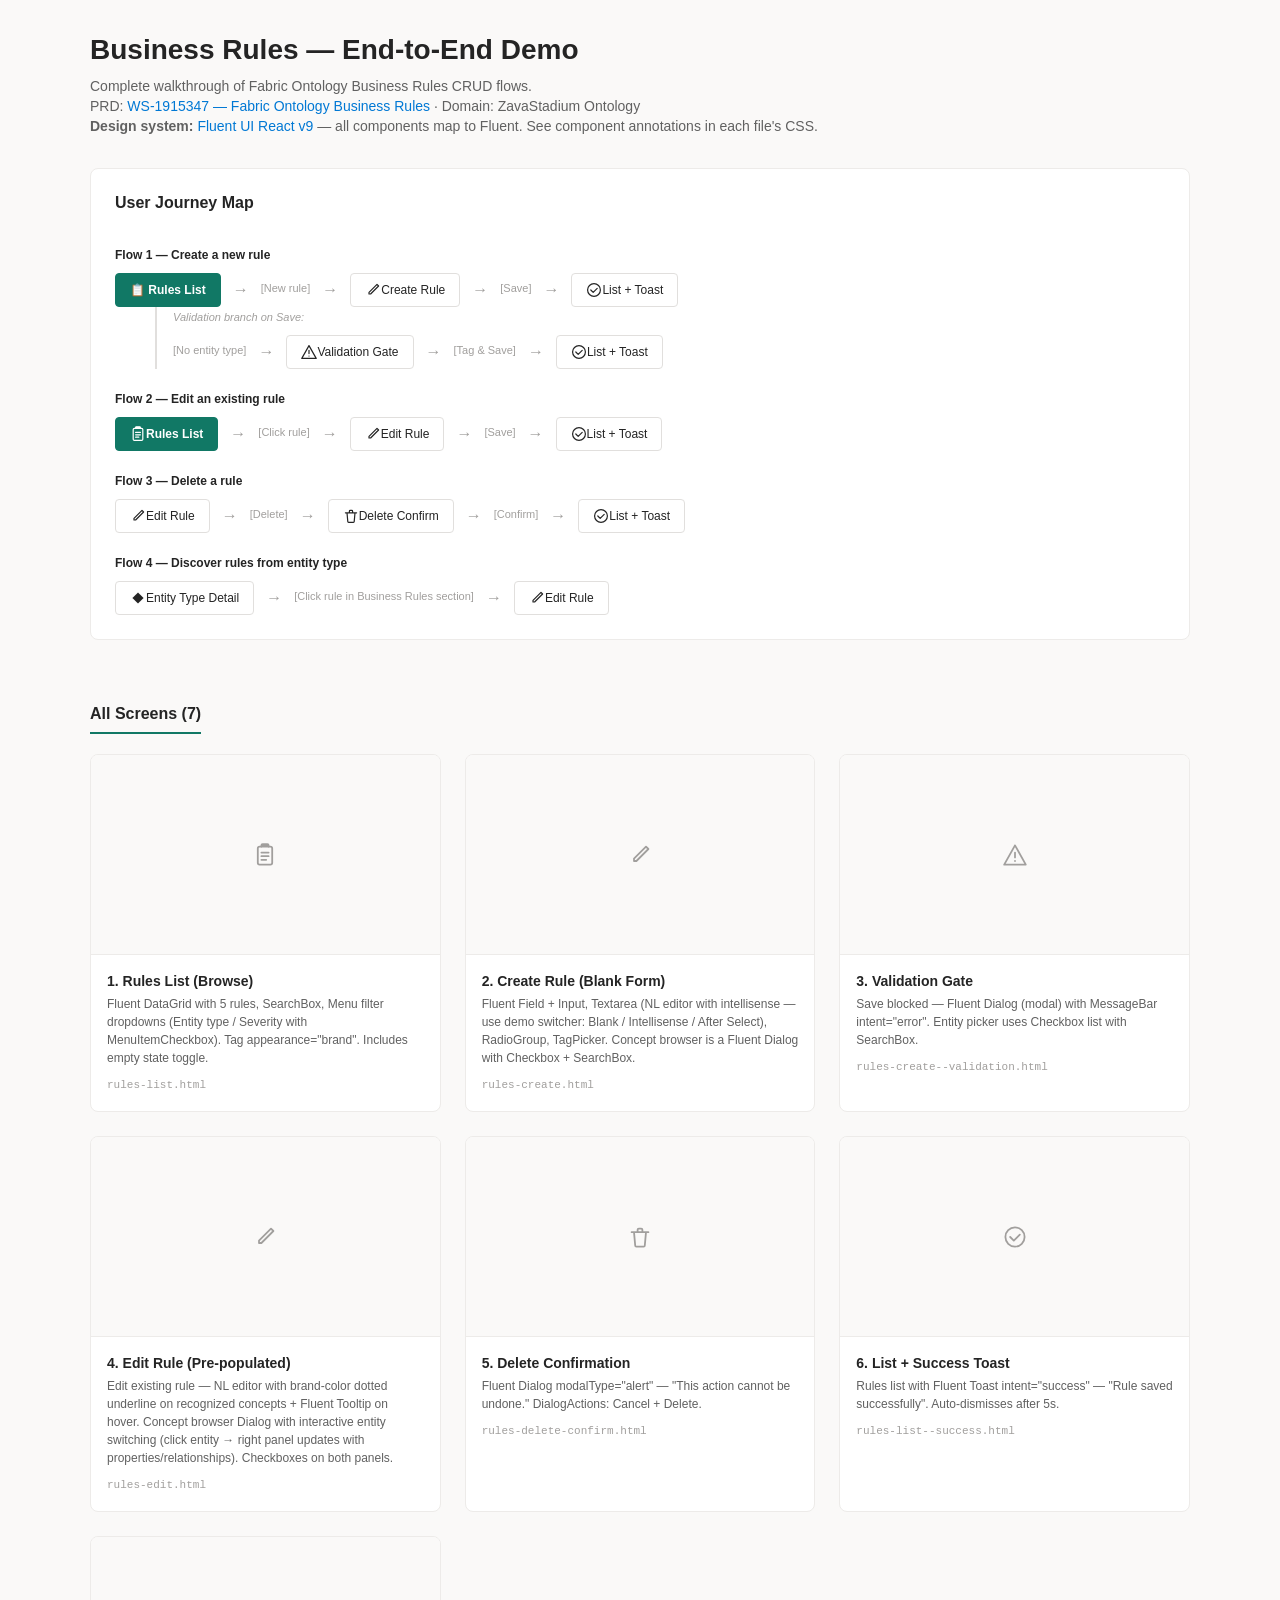
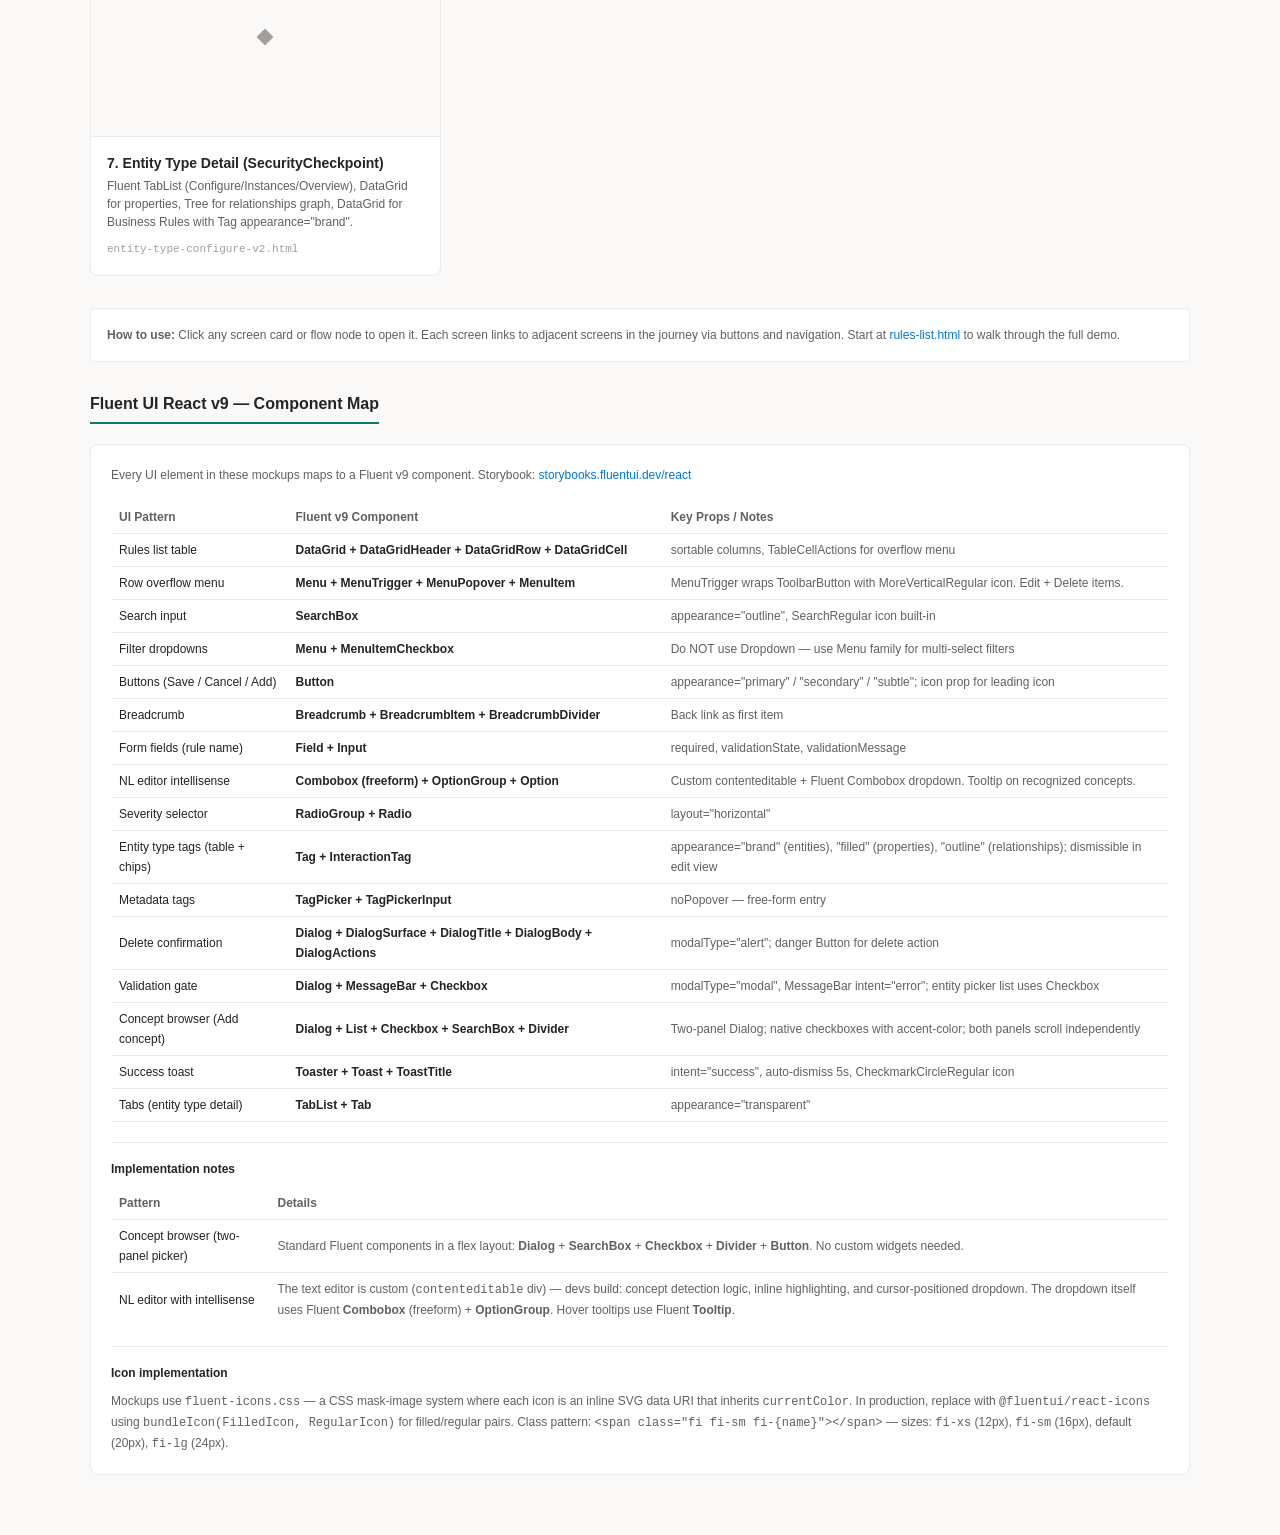
==== commit 47ff1800: "Consolidate demos into one-folder-per-demo convention + add package.ps1 - Merge entity-type mockup i" ====
--- a/output-rules/mockups/index.html
+++ b/output-rules/mockups/index.html
@@ -119,7 +119,7 @@
       <div>
         <div style="font-size:var(--font-size-sm);font-weight:600;color:var(--color-text-primary);margin-bottom:var(--space-xs);">Flow 4 — Discover rules from entity type</div>
         <div class="flow-row">
-          <a class="flow-node" href="../../output-entity-type-view/mockups/entity-type-configure-v2.html"><span class="fi fi-sm fi-entity"></span> Entity Type Detail</a>
+          <a class="flow-node" href="entity-type-configure-v2.html"><span class="fi fi-sm fi-entity"></span> Entity Type Detail</a>
           <span class="flow-arrow">→</span>
           <span class="flow-label">[Click rule in Business Rules section]</span>
           <span class="flow-arrow">→</span>
@@ -193,7 +193,7 @@
         </a>
       </div>
       <div class="screen-card">
-        <a href="../../output-entity-type-view/mockups/entity-type-configure-v2.html">
+        <a href="entity-type-configure-v2.html">
           <div class="screen-thumb"><div class="screen-thumb-placeholder"><span class="fi fi-lg fi-entity"></span></div></div>
           <div class="screen-info">
             <div class="screen-name">7. Entity Type Detail (SecurityCheckpoint)</div>
@@ -226,12 +226,6 @@
           </tr>
         </thead>
         <tbody>
-          <!-- Icons -->
-          <tr style="border-bottom:1px solid var(--color-border-subtle);"><td style="padding:6px 8px;">All icons (header, sidebar, toolbar, actions)</td><td style="padding:6px 8px;font-weight:600;">@fluentui/react-icons</td><td style="padding:6px 8px;color:var(--color-text-secondary);">Mockups use CSS mask-image icons via <code>fluent-icons.css</code>. In production use <code>bundleIcon()</code> for filled/regular pairs. No emoji anywhere.</td></tr>
-          <!-- Layout shell -->
-          <tr style="border-bottom:1px solid var(--color-border-subtle);"><td style="padding:6px 8px;">Header bar</td><td style="padding:6px 8px;font-weight:600;">Toolbar + ToolbarButton</td><td style="padding:6px 8px;color:var(--color-text-secondary);">Fabric shell header; icons via FluentProvider tokens</td></tr>
-          <tr style="border-bottom:1px solid var(--color-border-subtle);"><td style="padding:6px 8px;">Sidebar navigation</td><td style="padding:6px 8px;font-weight:600;">NavDrawer + NavItem</td><td style="padding:6px 8px;color:var(--color-text-secondary);">Vertical icon rail; selectedValue for active item</td></tr>
-          <tr style="border-bottom:1px solid var(--color-border-subtle);"><td style="padding:6px 8px;">Explorer tree panel</td><td style="padding:6px 8px;font-weight:600;">Tree + TreeItem + TreeItemLayout</td><td style="padding:6px 8px;color:var(--color-text-secondary);">selectionMode="single", defaultOpenItems; Toolbar inside for add/search/filter</td></tr>
           <!-- Data table -->
           <tr style="border-bottom:1px solid var(--color-border-subtle);"><td style="padding:6px 8px;">Rules list table</td><td style="padding:6px 8px;font-weight:600;">DataGrid + DataGridHeader + DataGridRow + DataGridCell</td><td style="padding:6px 8px;color:var(--color-text-secondary);">sortable columns, TableCellActions for overflow menu</td></tr>
           <tr style="border-bottom:1px solid var(--color-border-subtle);"><td style="padding:6px 8px;">Row overflow menu</td><td style="padding:6px 8px;font-weight:600;">Menu + MenuTrigger + MenuPopover + MenuItem</td><td style="padding:6px 8px;color:var(--color-text-secondary);">MenuTrigger wraps ToolbarButton with MoreVerticalRegular icon. Edit + Delete items.</td></tr>
@@ -254,10 +248,8 @@
           <!-- Notifications -->
           <tr style="border-bottom:1px solid var(--color-border-subtle);"><td style="padding:6px 8px;">Success toast</td><td style="padding:6px 8px;font-weight:600;">Toaster + Toast + ToastTitle</td><td style="padding:6px 8px;color:var(--color-text-secondary);">intent="success", auto-dismiss 5s, CheckmarkCircleRegular icon</td></tr>
           <!-- Misc -->
-          <tr style="border-bottom:1px solid var(--color-border-subtle);"><td style="padding:6px 8px;">Avatar</td><td style="padding:6px 8px;font-weight:600;">Avatar</td><td style="padding:6px 8px;color:var(--color-text-secondary);">initials="AY", color="brand"</td></tr>
           <tr style="border-bottom:1px solid var(--color-border-subtle);"><td style="padding:6px 8px;">Tabs (entity type detail)</td><td style="padding:6px 8px;font-weight:600;">TabList + Tab</td><td style="padding:6px 8px;color:var(--color-text-secondary);">appearance="transparent"</td></tr>
-          <tr style="border-bottom:1px solid var(--color-border-subtle);"><td style="padding:6px 8px;">Empty state</td><td style="padding:6px 8px;font-weight:600;">Custom (implemented)</td><td style="padding:6px 8px;color:var(--color-text-secondary);">SVG illustration + heading + Button CTA. Already shipped in product.</td></tr>
-          <tr><td style="padding:6px 8px;">Pagination</td><td style="padding:6px 8px;font-weight:600;">Custom (implemented)</td><td style="padding:6px 8px;color:var(--color-text-secondary);">"Showing N of N" info + page controls. Already shipped in product.</td></tr>
+        </tbody>
         </tbody>
       </table>
 
